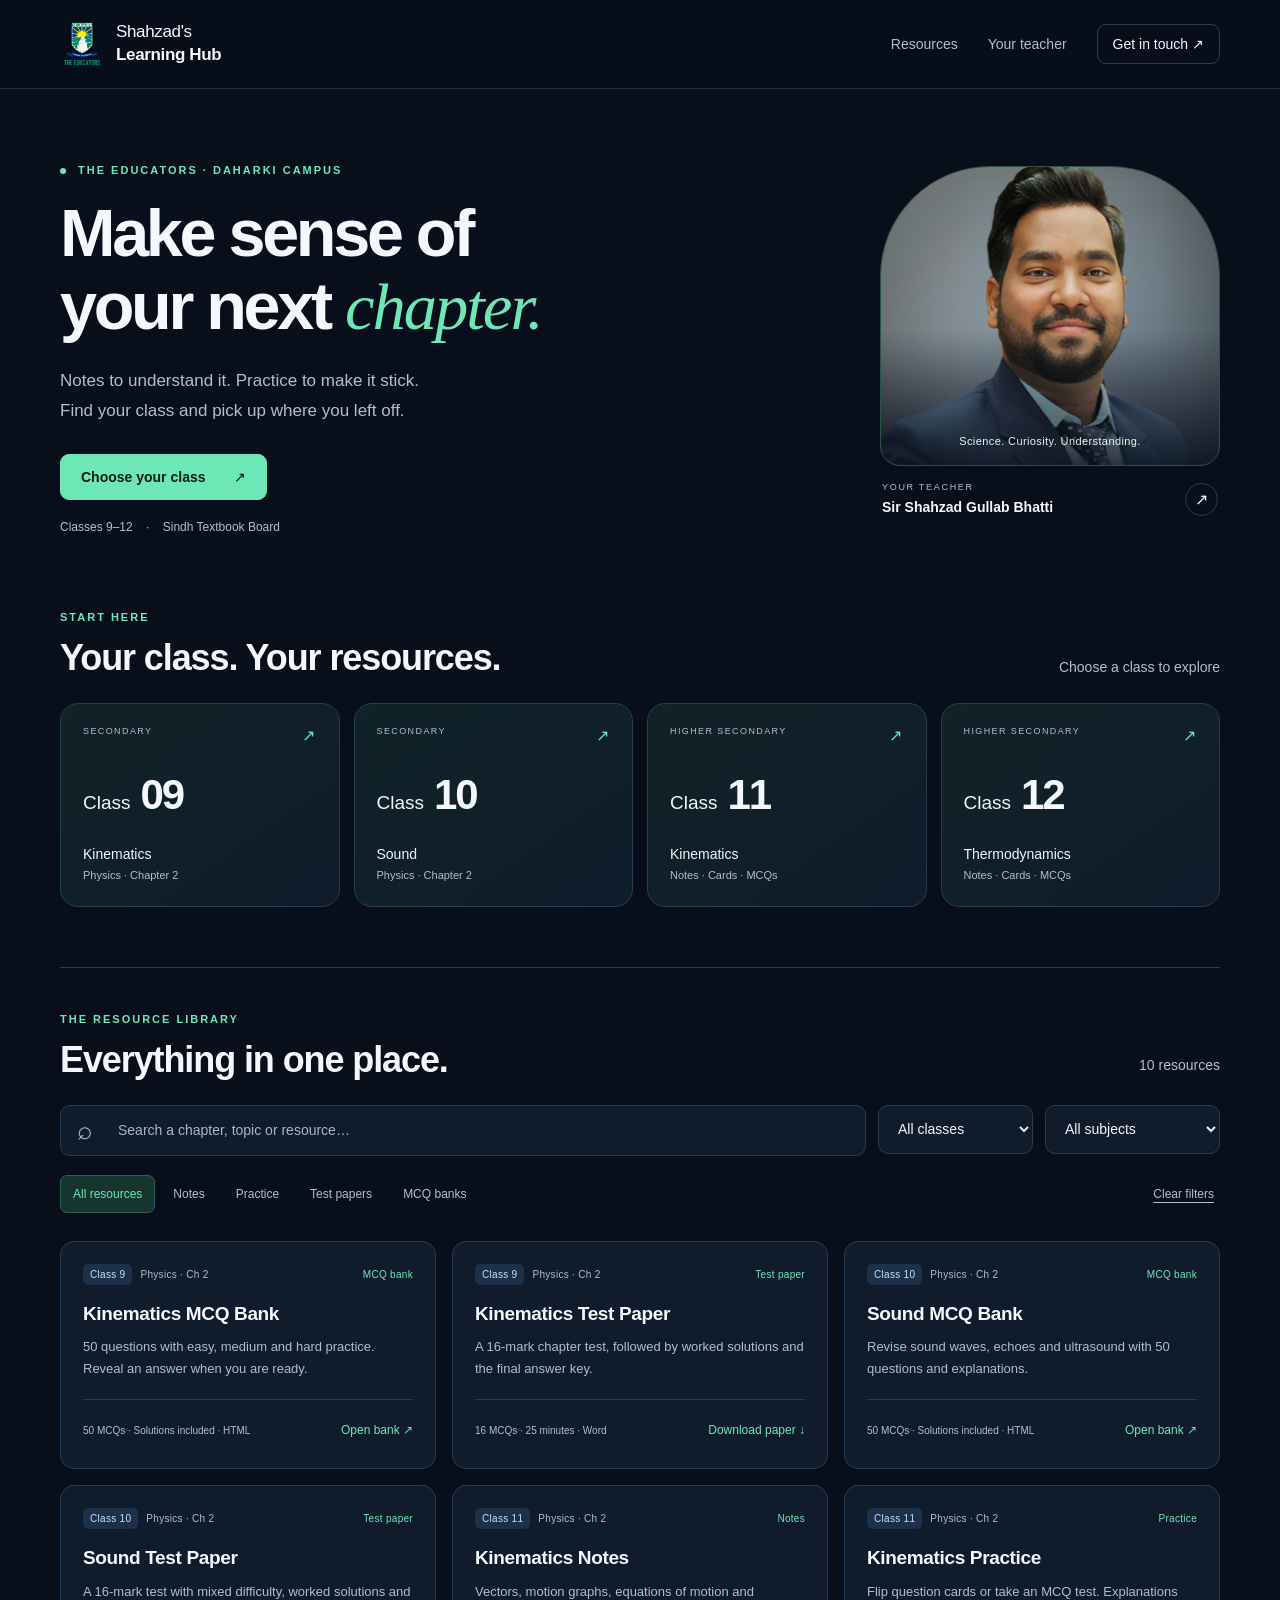
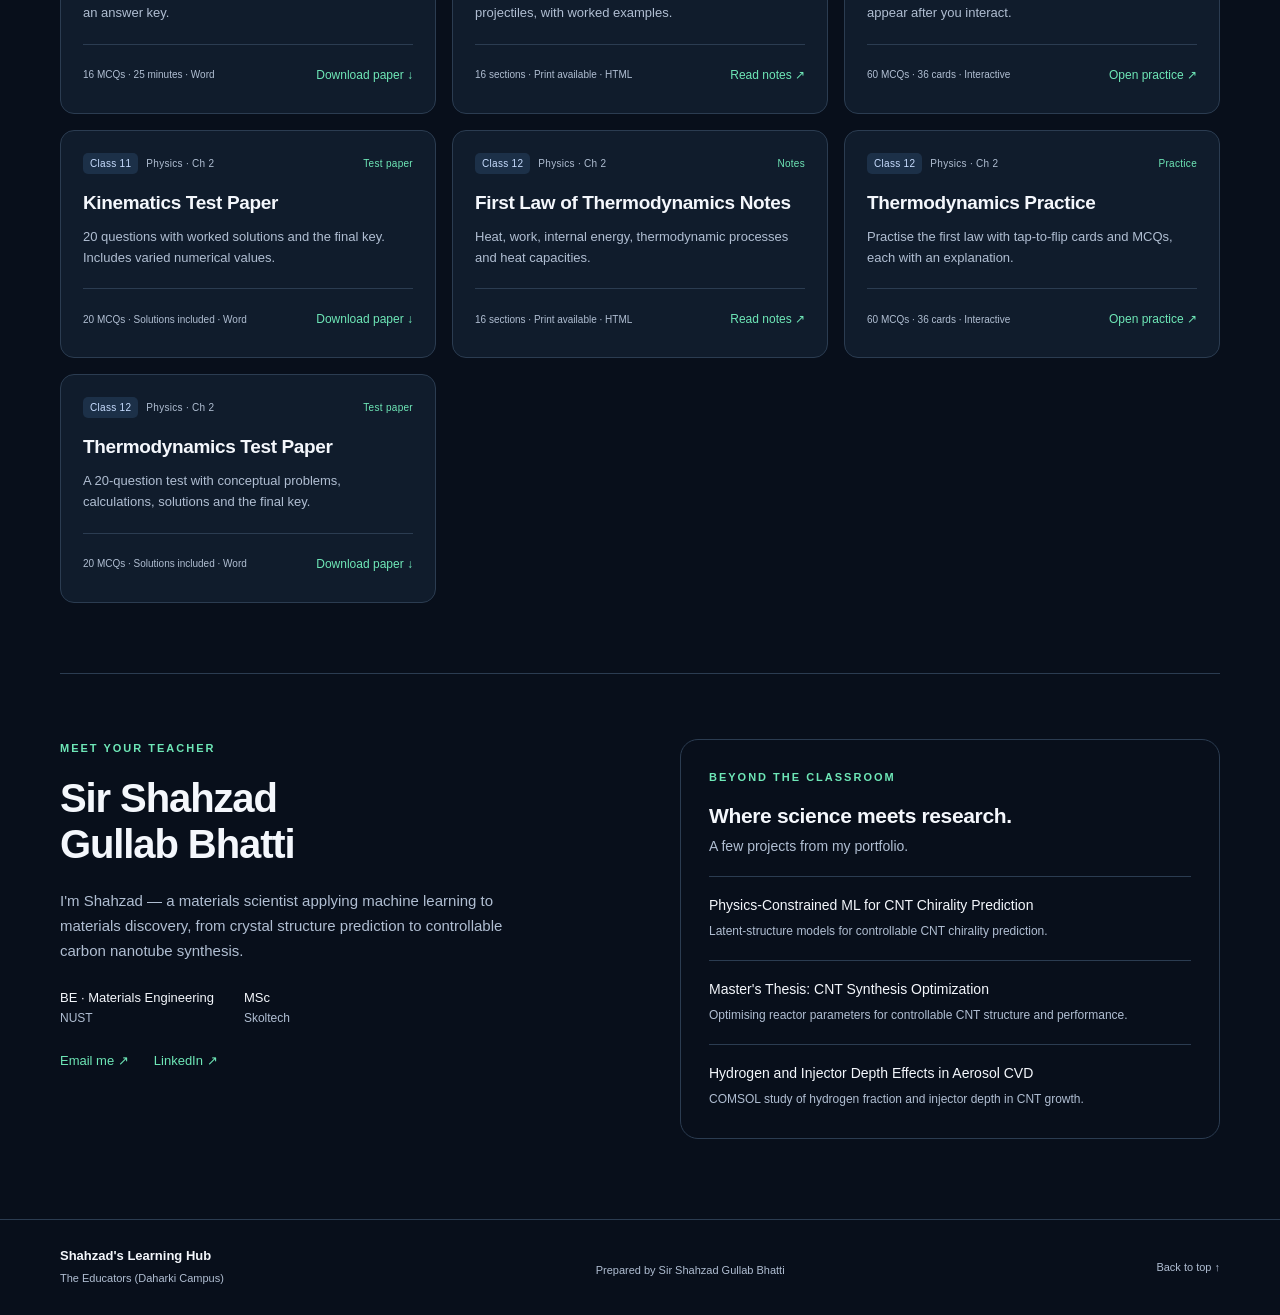
==== site/index.html @ e8b8c27c "Create student learning hub with chapter resources" ====
<!doctype html>
<html lang="en">
<head>
<meta charset="utf-8"><meta name="viewport" content="width=device-width,initial-scale=1"><meta name="color-scheme" content="dark">
<title>Shahzad's Learning Hub | Notes and Practice</title>
<meta name="description" content="Class 9 to 12 notes, interactive Physics practice and test papers from Sir Shahzad Gullab Bhatti, The Educators Daharki Campus.">
<link rel="icon" href="assets/logo.png"><link rel="stylesheet" href="styles.css"><script src="data/catalog.js" defer></script><script src="app.js" defer></script>
</head>
<body>
<a href="#library" class="skip-link">Skip to resources</a>
<header class="site-header"><div class="container header-inner"><a href="index.html" class="brand" aria-label="Shahzad's Learning Hub home"><img src="assets/logo.png" alt="The Educators" width="44" height="44"><span>Shahzad's <strong>Learning Hub</strong></span></a><nav aria-label="Main navigation"><a href="#library">Resources</a><a href="#teacher">Your teacher</a><a class="nav-contact" href="mailto:shahzadgullabbhatti@gmail.com">Get in touch <span aria-hidden="true">↗</span></a></nav></div></header>
<main>
<section class="hero container" aria-labelledby="home-title"><div class="hero-copy"><p class="eyebrow"><span class="status-dot"></span> THE EDUCATORS · DAHARKI CAMPUS</p><h1 id="home-title">Make sense of<br>your next <em>chapter.</em></h1><p class="hero-intro">Notes to understand it. Practice to make it stick.<br>Find your class and pick up where you left off.</p><a class="button primary" href="#classes">Choose your class <span aria-hidden="true">↗</span></a><p class="hero-caption">Classes 9–12 <span>·</span> Sindh Textbook Board</p></div><aside class="teacher-preview"><div class="portrait-frame"><img src="assets/shahzad-portrait.png" alt="Sir Shahzad Gullab Bhatti" width="565" height="620" fetchpriority="high"><span class="portrait-tag">Science. Curiosity. Understanding.</span></div><div class="teacher-preview-caption"><div><small>YOUR TEACHER</small><strong>Sir Shahzad Gullab Bhatti</strong></div><a href="#teacher" aria-label="Meet your teacher">↗</a></div></aside></section>
<section id="classes" class="container class-section" aria-labelledby="classes-title"><div class="section-heading"><div><p class="eyebrow">START HERE</p><h2 id="classes-title">Your class. Your resources.</h2></div><span class="subtle">Choose a class to explore</span></div><div class="class-grid">
<button class="class-card" data-class="9"><span class="class-card-top">SECONDARY <span aria-hidden="true">↗</span></span><strong>Class <span>09</span></strong><span class="class-card-bottom">Kinematics <small>Physics · Chapter 2</small></span></button>
<button class="class-card" data-class="10"><span class="class-card-top">SECONDARY <span aria-hidden="true">↗</span></span><strong>Class <span>10</span></strong><span class="class-card-bottom">Sound <small>Physics · Chapter 2</small></span></button>
<button class="class-card" data-class="11"><span class="class-card-top">HIGHER SECONDARY <span aria-hidden="true">↗</span></span><strong>Class <span>11</span></strong><span class="class-card-bottom">Kinematics <small>Notes · Cards · MCQs</small></span></button>
<button class="class-card" data-class="12"><span class="class-card-top">HIGHER SECONDARY <span aria-hidden="true">↗</span></span><strong>Class <span>12</span></strong><span class="class-card-bottom">Thermodynamics <small>Notes · Cards · MCQs</small></span></button>
</div></section>
<section id="library" class="container library-section" aria-labelledby="library-title"><div class="section-heading"><div><p class="eyebrow">THE RESOURCE LIBRARY</p><h2 id="library-title" tabindex="-1">Everything in one place.</h2></div><p id="resource-count" class="subtle" role="status" aria-live="polite"></p></div>
<form id="filters" role="search"><div class="search-row"><div class="search-field"><label for="search" class="sr-only">Search resources</label><span aria-hidden="true">⌕</span><input type="search" id="search" placeholder="Search a chapter, topic or resource…" autocomplete="off"></div><div><label for="class-filter" class="sr-only">Class</label><select id="class-filter"><option value="all">All classes</option><option value="9">Class 9</option><option value="10">Class 10</option><option value="11">Class 11</option><option value="12">Class 12</option></select></div><div><label for="subject-filter" class="sr-only">Subject</label><select id="subject-filter"><option value="all">All subjects</option><option value="Physics">Physics</option></select></div></div><div class="filter-row"><div class="type-tabs" role="group" aria-label="Resource type"><button type="button" data-type="all" aria-pressed="true">All resources</button><button type="button" data-type="notes" aria-pressed="false">Notes</button><button type="button" data-type="practice" aria-pressed="false">Practice</button><button type="button" data-type="paper" aria-pressed="false">Test papers</button><button type="button" data-type="bank" aria-pressed="false">MCQ banks</button></div><button type="reset" class="text-button" id="clear-filters">Clear filters</button></div></form>
<div id="resource-list" class="resource-grid"></div><div id="empty-state" class="empty-state" hidden><h3>No matching resources</h3><p>Try another topic or clear your filters.</p><button id="empty-reset" class="button">Show all resources</button></div><noscript><p>Enable JavaScript to filter the library. You can also open the <a href="materials/class-11/chapter-2-practice.html">Class 11 practice page</a> or <a href="materials/class-12/chapter-2-practice.html">Class 12 practice page</a> directly.</p></noscript></section>
<section id="teacher" class="container teacher-section" aria-labelledby="teacher-title"><div class="teacher-intro"><p class="eyebrow">MEET YOUR TEACHER</p><h2 id="teacher-title">Sir Shahzad<br>Gullab Bhatti</h2><p id="teacher-bio">Materials scientist exploring how physics and machine learning help us understand materials.</p><div class="qualification-list"><span><strong>BE · Materials Engineering</strong>NUST</span><span><strong>MSc</strong>Skoltech</span></div><div class="teacher-links"><a href="mailto:shahzadgullabbhatti@gmail.com">Email me ↗</a><a href="https://www.linkedin.com/in/shahzadgullabbhatti" target="_blank" rel="noopener noreferrer">LinkedIn ↗</a></div></div><div class="research-panel"><p class="eyebrow">BEYOND THE CLASSROOM</p><h3>Where science meets research.</h3><p class="subtle">A few projects from my portfolio.</p><div id="research-list"></div></div></section>
</main><footer class="site-footer"><div class="container footer-inner"><div><strong>Shahzad's Learning Hub</strong><p>The Educators (Daharki Campus)</p></div><p>Prepared by Sir Shahzad Gullab Bhatti</p><a href="#home-title">Back to top ↑</a></div></footer>
</body></html>
---- site/styles.css ----
:root{color-scheme:dark;--bg:#080f1b;--surface:#101c2c;--raised:#17263a;--border:#2b3c51;--text:#f4f7fc;--muted:#b0bed2;--mint:#6ee7b7;--blue:#8cb8ff;--yellow:#fff000;--radius:18px;font-family:Inter,"Segoe UI",Arial,sans-serif;color:var(--text);background:var(--bg);font-synthesis:none}*{box-sizing:border-box}html{scroll-behavior:smooth;scroll-padding-top:100px}body{margin:0}a{color:inherit;text-decoration:none}button,input,select{font:inherit}button,a,input,select,summary{-webkit-tap-highlight-color:transparent}button{cursor:pointer}a:focus-visible,button:focus-visible,input:focus-visible,select:focus-visible,summary:focus-visible{outline:3px solid var(--yellow);outline-offset:5px}button{color:inherit}a:hover{color:var(--mint)}button:disabled{opacity:.5;cursor:default}p{line-height:1.65}h1,h2,h3,p{margin-top:0}h2{font-size:clamp(25px,3vw,36px);letter-spacing:-1.1px;margin-bottom:0}h3{font-size:21px;letter-spacing:-.35px}.container{width:min(1160px,calc(100% - 64px));margin-inline:auto}.site-header{background:rgba(8,15,27,.96);border-bottom:1px solid #203046;position:sticky;top:0;z-index:20}.header-inner{min-height:88px;display:flex;align-items:center;justify-content:space-between;gap:24px}.brand{display:flex;align-items:center;gap:12px;font-size:17px;letter-spacing:-.35px}.brand img{object-fit:contain}.brand span{display:flex;flex-direction:column;line-height:1.35}.brand strong{font-weight:650}.header-inner nav{display:flex;align-items:center;gap:30px;font-size:14px;color:var(--muted)}.nav-contact{border:1px solid var(--border);border-radius:9px;padding:11px 15px;color:var(--text)}.hero{display:grid;grid-template-columns:1.5fr 1fr;align-items:center;gap:80px;padding-block:72px 70px}.eyebrow{font-size:11px;letter-spacing:2px;font-weight:700;color:var(--mint);margin-bottom:18px}.status-dot{display:inline-block;width:6px;height:6px;background:var(--mint);border-radius:50%;margin-right:7px;vertical-align:middle}h1{font-size:clamp(44px,5.2vw,67px);line-height:1.1;letter-spacing:-3.3px;margin-bottom:22px;font-weight:650}h1 em{font-family:Georgia,serif;font-weight:400;color:var(--mint);letter-spacing:-2px}.hero-intro{font-size:17px;color:var(--muted);line-height:1.8;margin-bottom:27px}.button{display:inline-flex;align-items:center;justify-content:center;gap:28px;padding:13px 20px;border-radius:9px;border:1px solid var(--border);background:var(--surface);font-size:14px;font-weight:600;min-height:46px}.button.primary{background:var(--mint);color:#061b15;border-color:var(--mint)}.button:hover{background:var(--raised);color:var(--text)}.button.primary:hover{background:#a0f5d3;color:#061b15}.hero-caption{font-size:12px;color:var(--muted);margin:18px 0 0}.hero-caption span{margin-inline:10px}.teacher-preview{width:100%;max-width:340px;justify-self:end}.portrait-frame{height:300px;border:1px solid #315044;border-radius:110px 110px 20px 20px;overflow:hidden;position:relative;background:#183a36}.portrait-frame img{width:100%;height:100%;object-fit:cover;object-position:50% 22%;filter:saturate(.8)}.portrait-frame:after{content:"";position:absolute;inset:55% 0 0;background:linear-gradient(transparent,rgba(8,15,27,.85));pointer-events:none}.portrait-tag{position:absolute;bottom:18px;left:0;right:0;text-align:center;z-index:1;font-size:11px;letter-spacing:.4px;color:#e6f8f0}.teacher-preview-caption{padding:16px 2px;display:flex;align-items:center;justify-content:space-between}.teacher-preview-caption small{display:block;color:var(--muted);font-size:9px;letter-spacing:1.7px;margin-bottom:6px}.teacher-preview-caption strong{font-size:14px;font-weight:600}.teacher-preview-caption>a{width:33px;height:33px;border:1px solid var(--border);border-radius:50%;display:grid;place-items:center}.section-heading{display:flex;justify-content:space-between;gap:20px;align-items:end;margin-bottom:24px}.section-heading .eyebrow{margin-bottom:11px}.subtle{color:var(--muted);font-size:14px}.section-heading>.subtle{margin:0 0 4px}.class-section{padding-bottom:60px}.class-grid{display:grid;grid-template-columns:repeat(4,minmax(0,1fr));gap:14px}.class-card{text-align:left;padding:22px;background:linear-gradient(145deg,#102327,var(--surface));border:1px solid var(--border);border-radius:var(--radius);display:grid;gap:24px;transition:transform .2s,border-color .2s;min-height:204px}.class-card:hover{transform:translateY(-4px);border-color:var(--mint)}.class-card-top{display:flex;justify-content:space-between;gap:10px;font-size:9px;letter-spacing:1.4px;color:var(--muted)}.class-card-top>span{font-size:16px;color:var(--mint)}.class-card>strong{font-size:19px;display:flex;align-items:baseline;gap:10px;font-weight:400}.class-card>strong>span{font-size:42px;letter-spacing:-2px;font-weight:600}.class-card-bottom{font-size:14px}.class-card-bottom small{display:block;color:var(--muted);font-size:11px;margin-top:7px}.library-section{padding-top:42px;padding-bottom:70px;border-top:1px solid var(--border)}.search-row{display:grid;grid-template-columns:minmax(0,1fr) 155px 175px;gap:12px}.search-field{display:flex;align-items:center;gap:10px;background:var(--surface);border:1px solid var(--border);border-radius:10px;padding-left:16px}.search-field>span{font-size:26px;color:var(--muted);line-height:1}input,select{background:var(--surface);color:var(--text);border:1px solid var(--border);border-radius:10px;min-height:49px;padding:12px 15px;width:100%;font-size:14px}input::placeholder{color:#a9b7ca}.search-field input{border:0;background:transparent;min-width:0}select{cursor:pointer}.filter-row{display:flex;justify-content:space-between;align-items:center;gap:18px;margin:19px 0 28px}.type-tabs{display:flex;flex-wrap:wrap;gap:5px}.type-tabs button{border:1px solid transparent;background:transparent;color:var(--muted);font-size:12px;padding:9px 12px;border-radius:7px;min-height:38px}.type-tabs button[aria-pressed=true]{background:#16352e;color:var(--mint);border-color:#2f6052}.text-button{border:0;background:transparent;color:var(--muted);font-size:12px;text-decoration:underline;text-underline-offset:4px;min-height:38px}.resource-grid{display:grid;grid-template-columns:repeat(3,minmax(0,1fr));gap:16px}.resource-card{background:var(--surface);border:1px solid var(--border);border-radius:14px;padding:22px;display:flex;flex-direction:column;min-width:0}.resource-meta{display:flex;gap:8px;align-items:center;flex-wrap:wrap;font-size:10px;letter-spacing:.3px;color:var(--muted);margin-bottom:16px}.class-badge{background:#1c3048;color:#c8ddff;border-radius:5px;padding:5px 7px;font-size:10px}.resource-kind{margin-left:auto;color:var(--mint)}.resource-card h3{font-size:19px;font-weight:600;line-height:1.35;margin-bottom:10px;letter-spacing:-.35px}.resource-card p{font-size:13px;color:var(--muted);margin-bottom:20px}.resource-bottom{display:flex;justify-content:space-between;align-items:center;border-top:1px solid var(--border);padding-top:14px;margin-top:auto;gap:10px}.resource-bottom>span{color:var(--muted);font-size:10px}.resource-bottom a{font-size:12px;color:var(--mint);min-height:32px;display:inline-flex;align-items:center}.empty-state{border:1px dashed var(--border);border-radius:var(--radius);text-align:center;padding:50px 20px}.empty-state p{color:var(--muted)}.teacher-section{display:grid;grid-template-columns:1fr 1fr;gap:80px;padding-block:65px 80px;border-top:1px solid var(--border)}.teacher-intro h2{font-size:40px;line-height:1.15;margin-bottom:22px}.teacher-intro>p:not(.eyebrow){font-size:15px;color:var(--muted);max-width:480px}.qualification-list{display:flex;gap:30px;margin-block:25px;font-size:12px;color:var(--muted);line-height:1.6}.qualification-list strong{display:block;color:var(--text);font-size:13px;font-weight:500}.teacher-links{display:flex;gap:25px;font-size:13px;color:var(--mint)}.research-panel{border:1px solid var(--border);border-radius:var(--radius);padding:28px}.research-panel>h3{margin-bottom:7px}.research-item{border-top:1px solid var(--border);padding-top:18px;margin-top:18px}.research-item h4{font-size:14px;line-height:1.5;margin:0 0 6px;font-weight:500}.research-item p{font-size:12px;color:var(--muted);margin:0}.site-footer{border-top:1px solid var(--border);padding-block:28px}.footer-inner{display:flex;gap:24px;justify-content:space-between;align-items:center;font-size:11px;color:var(--muted)}.footer-inner strong{color:var(--text);font-size:13px}.footer-inner p{margin:6px 0 0}.footer-inner a{white-space:nowrap}.skip-link{position:fixed;left:20px;top:-100px;background:var(--mint);color:#061b15;padding:15px;z-index:100}.skip-link:focus{top:10px}.sr-only{position:absolute;width:1px;height:1px;padding:0;margin:-1px;overflow:hidden;clip:rect(0,0,0,0);white-space:nowrap;border:0}[hidden]{display:none!important}.viewer-main{width:min(1450px,calc(100% - 36px));margin:24px auto}.viewer-toolbar{display:flex;gap:20px;justify-content:space-between;align-items:center;margin-bottom:18px}.viewer-toolbar h1{font-size:24px;letter-spacing:-.6px;margin:8px 0 0}.viewer-toolbar .eyebrow{margin:0;font-size:10px}.viewer-actions{display:flex;gap:10px;flex-wrap:wrap}.viewer-actions .button{padding:10px 14px;font-size:12px;min-height:42px}.chapter-frame{width:100%;height:calc(100dvh - 205px);min-height:570px;border:1px solid var(--border);border-radius:14px;background:var(--bg);display:block}.chapter-frame:fullscreen{height:100%;border:0;border-radius:0}.viewer-help{font-size:12px;color:var(--muted);margin-top:14px}.reader{max-width:900px;margin:48px auto 70px;padding:0 24px}.reader h1{font-size:38px;letter-spacing:-1.4px;line-height:1.2}.reader-intro{color:var(--muted)}.reader-tools{display:flex;gap:10px;margin-block:24px}.reader-tools .button{font-size:12px;padding:10px 14px}.note-block,.bank-question{border-bottom:1px solid var(--border);padding-block:16px}.note-block summary,.bank-question summary{cursor:pointer;padding-block:8px;font-size:18px;font-weight:600;line-height:1.5}.note-content,.solution{color:var(--muted);line-height:1.8;padding:12px 0 8px;font-size:15px}.note-content strong,.solution strong{color:var(--text)}.note-content table{border-collapse:collapse;display:block;overflow:auto;width:100%;margin-block:18px}.note-content td,.note-content th{border:1px solid var(--border);padding:10px;text-align:left;min-width:140px}.note-content .formula{font-family:"Cambria Math",Georgia,serif;font-size:19px;background:var(--surface);padding:18px;border-radius:10px;line-height:1.7;overflow:auto}.note-content .callout{border-left:2px solid var(--mint);padding-left:14px}.bank-question h2{font-size:19px;letter-spacing:0;line-height:1.55;margin-block:10px 14px}.bank-options{list-style:none;padding:0;display:grid;grid-template-columns:1fr 1fr;gap:8px;font-size:14px;color:var(--muted)}.bank-question summary{font-size:13px;color:var(--mint);font-weight:500}.reader-footer{margin-top:35px;color:var(--muted);font-size:12px}
@media(min-width:1500px){.hero{padding-block:90px}.portrait-frame{height:325px}}@media(max-width:1000px){.hero{gap:35px;grid-template-columns:1.4fr 1fr}.teacher-preview{max-width:280px}.portrait-frame{height:280px}h1{font-size:51px}.class-card{padding:18px}.resource-grid{grid-template-columns:repeat(2,minmax(0,1fr))}.teacher-section{gap:40px}.class-card-top{font-size:8px}.class-card-bottom{font-size:12px}}@media(max-width:720px){.container{width:calc(100% - 36px)}.header-inner{min-height:75px;gap:12px}.brand{font-size:13px;gap:8px}.brand img{width:34px;height:40px}.header-inner nav{gap:16px;font-size:12px}.nav-contact{display:none}.hero{padding-block:42px;gap:24px;grid-template-columns:1fr}.hero h1{font-size:clamp(40px,8.5vw,59px);letter-spacing:-2px}.hero .eyebrow{font-size:9px;letter-spacing:1.2px}.hero-intro{font-size:15px}.teacher-preview{max-width:none;display:flex;align-items:center;gap:15px;justify-self:start}.portrait-frame{width:70px;height:76px;flex:none;border-radius:14px}.portrait-tag{display:none}.teacher-preview-caption{gap:20px;width:100%}.teacher-preview-caption strong{font-size:13px}.section-heading{align-items:start;gap:12px}.section-heading>.subtle{font-size:11px;max-width:105px}.class-section{padding-bottom:40px}.class-grid{grid-template-columns:repeat(2,minmax(0,1fr));gap:12px}.class-card{gap:18px;min-height:188px}.class-card-top{font-size:8px;letter-spacing:.7px}.class-card>strong>span{font-size:36px}.class-card-bottom{font-size:13px}.search-row{grid-template-columns:1fr 1fr;gap:10px}.search-field{grid-column:1/-1}.filter-row{align-items:start;flex-direction:column;gap:4px;margin-bottom:20px}.type-tabs{gap:3px}.type-tabs button{font-size:11px;padding:9px}.resource-grid{grid-template-columns:1fr}.resource-card{padding:20px}.library-section{padding-block:35px 45px}.teacher-section{grid-template-columns:1fr;gap:30px;padding-block:40px}.teacher-intro h2{font-size:34px}.research-panel{padding:22px}.footer-inner{align-items:start;flex-wrap:wrap;gap:15px}.footer-inner>p{width:100%;order:3;margin:0;font-size:10px}.viewer-toolbar{align-items:start;flex-direction:column;gap:14px}.viewer-toolbar h1{font-size:20px}.chapter-frame{min-height:650px;height:calc(100dvh - 255px)}.reader{margin-top:32px;padding:0 18px}.reader h1{font-size:30px}.bank-options{grid-template-columns:1fr}.reader-tools{flex-wrap:wrap}.note-content{font-size:14px}.qualification-list{gap:20px}}@media(prefers-reduced-motion:reduce){html{scroll-behavior:auto}*,*:before,*:after{animation:none!important;transition:none!important}}@media print{html,body{background:white!important;color:black!important}.site-header,.site-footer,.reader-tools,.skip-link,.viewer-actions{display:none!important}.reader{margin:0;max-width:none}.reader h1{font-size:24pt}.reader p,.note-content,.solution,.bank-options,.reader-footer{color:black!important}.note-block,.bank-question{border-color:#ccc;break-inside:avoid}.note-content .formula{background:#f3f3f3;color:black}.note-content strong,.solution strong{color:black!important}.note-content td,.note-content th{border-color:#aaa}.note-block summary{font-size:14pt}.eyebrow{color:black!important}}
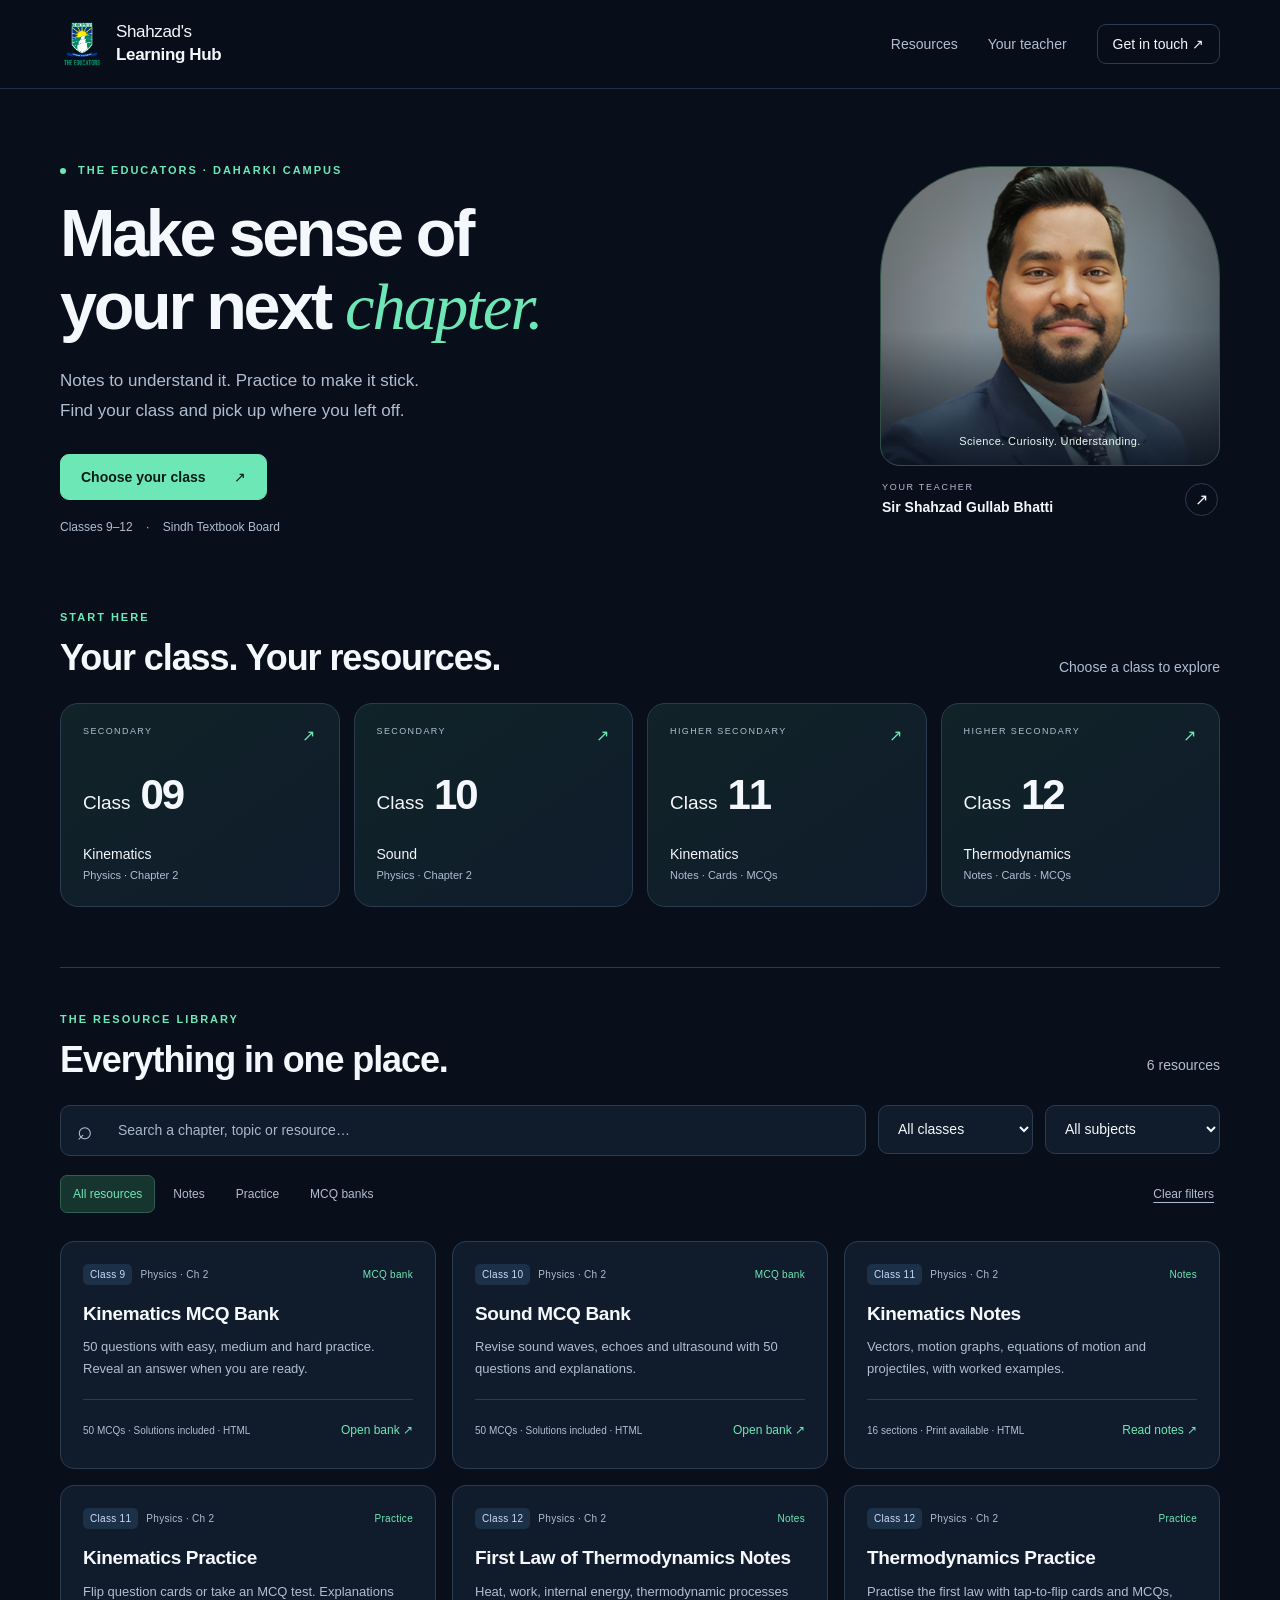
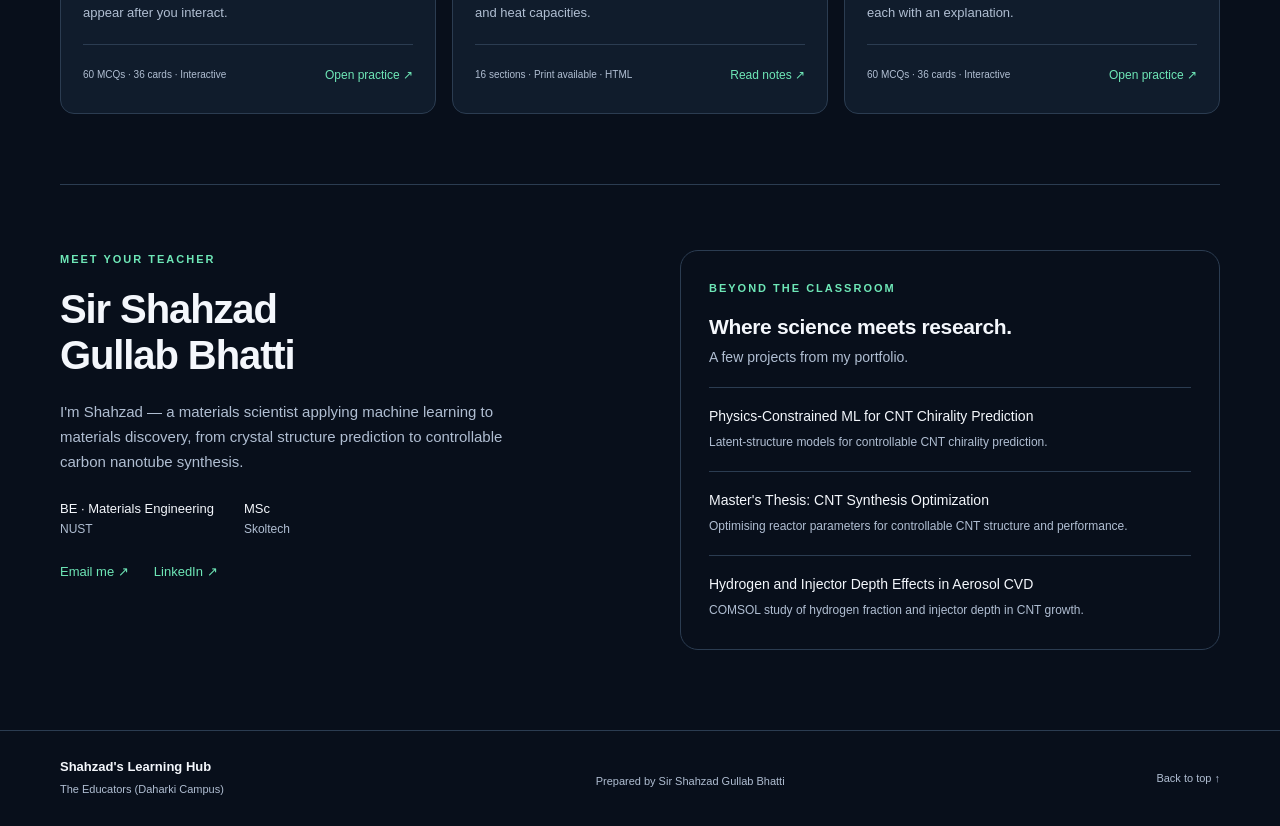
==== commit 9e5ef348: "Remove downloadable test papers from student website" ====
--- a/site/index.html
+++ b/site/index.html
@@ -3,7 +3,7 @@
 <head>
 <meta charset="utf-8"><meta name="viewport" content="width=device-width,initial-scale=1"><meta name="color-scheme" content="dark">
 <title>Shahzad's Learning Hub | Notes and Practice</title>
-<meta name="description" content="Class 9 to 12 notes, interactive Physics practice and test papers from Sir Shahzad Gullab Bhatti, The Educators Daharki Campus.">
+<meta name="description" content="Class 9 to 12 notes and interactive Physics practice from Sir Shahzad Gullab Bhatti, The Educators Daharki Campus.">
 <link rel="icon" href="assets/logo.png"><link rel="stylesheet" href="styles.css"><script src="data/catalog.js" defer></script><script src="app.js" defer></script>
 </head>
 <body>
@@ -18,7 +18,7 @@
 <button class="class-card" data-class="12"><span class="class-card-top">HIGHER SECONDARY <span aria-hidden="true">↗</span></span><strong>Class <span>12</span></strong><span class="class-card-bottom">Thermodynamics <small>Notes · Cards · MCQs</small></span></button>
 </div></section>
 <section id="library" class="container library-section" aria-labelledby="library-title"><div class="section-heading"><div><p class="eyebrow">THE RESOURCE LIBRARY</p><h2 id="library-title" tabindex="-1">Everything in one place.</h2></div><p id="resource-count" class="subtle" role="status" aria-live="polite"></p></div>
-<form id="filters" role="search"><div class="search-row"><div class="search-field"><label for="search" class="sr-only">Search resources</label><span aria-hidden="true">⌕</span><input type="search" id="search" placeholder="Search a chapter, topic or resource…" autocomplete="off"></div><div><label for="class-filter" class="sr-only">Class</label><select id="class-filter"><option value="all">All classes</option><option value="9">Class 9</option><option value="10">Class 10</option><option value="11">Class 11</option><option value="12">Class 12</option></select></div><div><label for="subject-filter" class="sr-only">Subject</label><select id="subject-filter"><option value="all">All subjects</option><option value="Physics">Physics</option></select></div></div><div class="filter-row"><div class="type-tabs" role="group" aria-label="Resource type"><button type="button" data-type="all" aria-pressed="true">All resources</button><button type="button" data-type="notes" aria-pressed="false">Notes</button><button type="button" data-type="practice" aria-pressed="false">Practice</button><button type="button" data-type="paper" aria-pressed="false">Test papers</button><button type="button" data-type="bank" aria-pressed="false">MCQ banks</button></div><button type="reset" class="text-button" id="clear-filters">Clear filters</button></div></form>
+<form id="filters" role="search"><div class="search-row"><div class="search-field"><label for="search" class="sr-only">Search resources</label><span aria-hidden="true">⌕</span><input type="search" id="search" placeholder="Search a chapter, topic or resource…" autocomplete="off"></div><div><label for="class-filter" class="sr-only">Class</label><select id="class-filter"><option value="all">All classes</option><option value="9">Class 9</option><option value="10">Class 10</option><option value="11">Class 11</option><option value="12">Class 12</option></select></div><div><label for="subject-filter" class="sr-only">Subject</label><select id="subject-filter"><option value="all">All subjects</option><option value="Physics">Physics</option></select></div></div><div class="filter-row"><div class="type-tabs" role="group" aria-label="Resource type"><button type="button" data-type="all" aria-pressed="true">All resources</button><button type="button" data-type="notes" aria-pressed="false">Notes</button><button type="button" data-type="practice" aria-pressed="false">Practice</button><button type="button" data-type="bank" aria-pressed="false">MCQ banks</button></div><button type="reset" class="text-button" id="clear-filters">Clear filters</button></div></form>
 <div id="resource-list" class="resource-grid"></div><div id="empty-state" class="empty-state" hidden><h3>No matching resources</h3><p>Try another topic or clear your filters.</p><button id="empty-reset" class="button">Show all resources</button></div><noscript><p>Enable JavaScript to filter the library. You can also open the <a href="materials/class-11/chapter-2-practice.html">Class 11 practice page</a> or <a href="materials/class-12/chapter-2-practice.html">Class 12 practice page</a> directly.</p></noscript></section>
 <section id="teacher" class="container teacher-section" aria-labelledby="teacher-title"><div class="teacher-intro"><p class="eyebrow">MEET YOUR TEACHER</p><h2 id="teacher-title">Sir Shahzad<br>Gullab Bhatti</h2><p id="teacher-bio">Materials scientist exploring how physics and machine learning help us understand materials.</p><div class="qualification-list"><span><strong>BE · Materials Engineering</strong>NUST</span><span><strong>MSc</strong>Skoltech</span></div><div class="teacher-links"><a href="mailto:shahzadgullabbhatti@gmail.com">Email me ↗</a><a href="https://www.linkedin.com/in/shahzadgullabbhatti" target="_blank" rel="noopener noreferrer">LinkedIn ↗</a></div></div><div class="research-panel"><p class="eyebrow">BEYOND THE CLASSROOM</p><h3>Where science meets research.</h3><p class="subtle">A few projects from my portfolio.</p><div id="research-list"></div></div></section>
 </main><footer class="site-footer"><div class="container footer-inner"><div><strong>Shahzad's Learning Hub</strong><p>The Educators (Daharki Campus)</p></div><p>Prepared by Sir Shahzad Gullab Bhatti</p><a href="#home-title">Back to top ↑</a></div></footer>
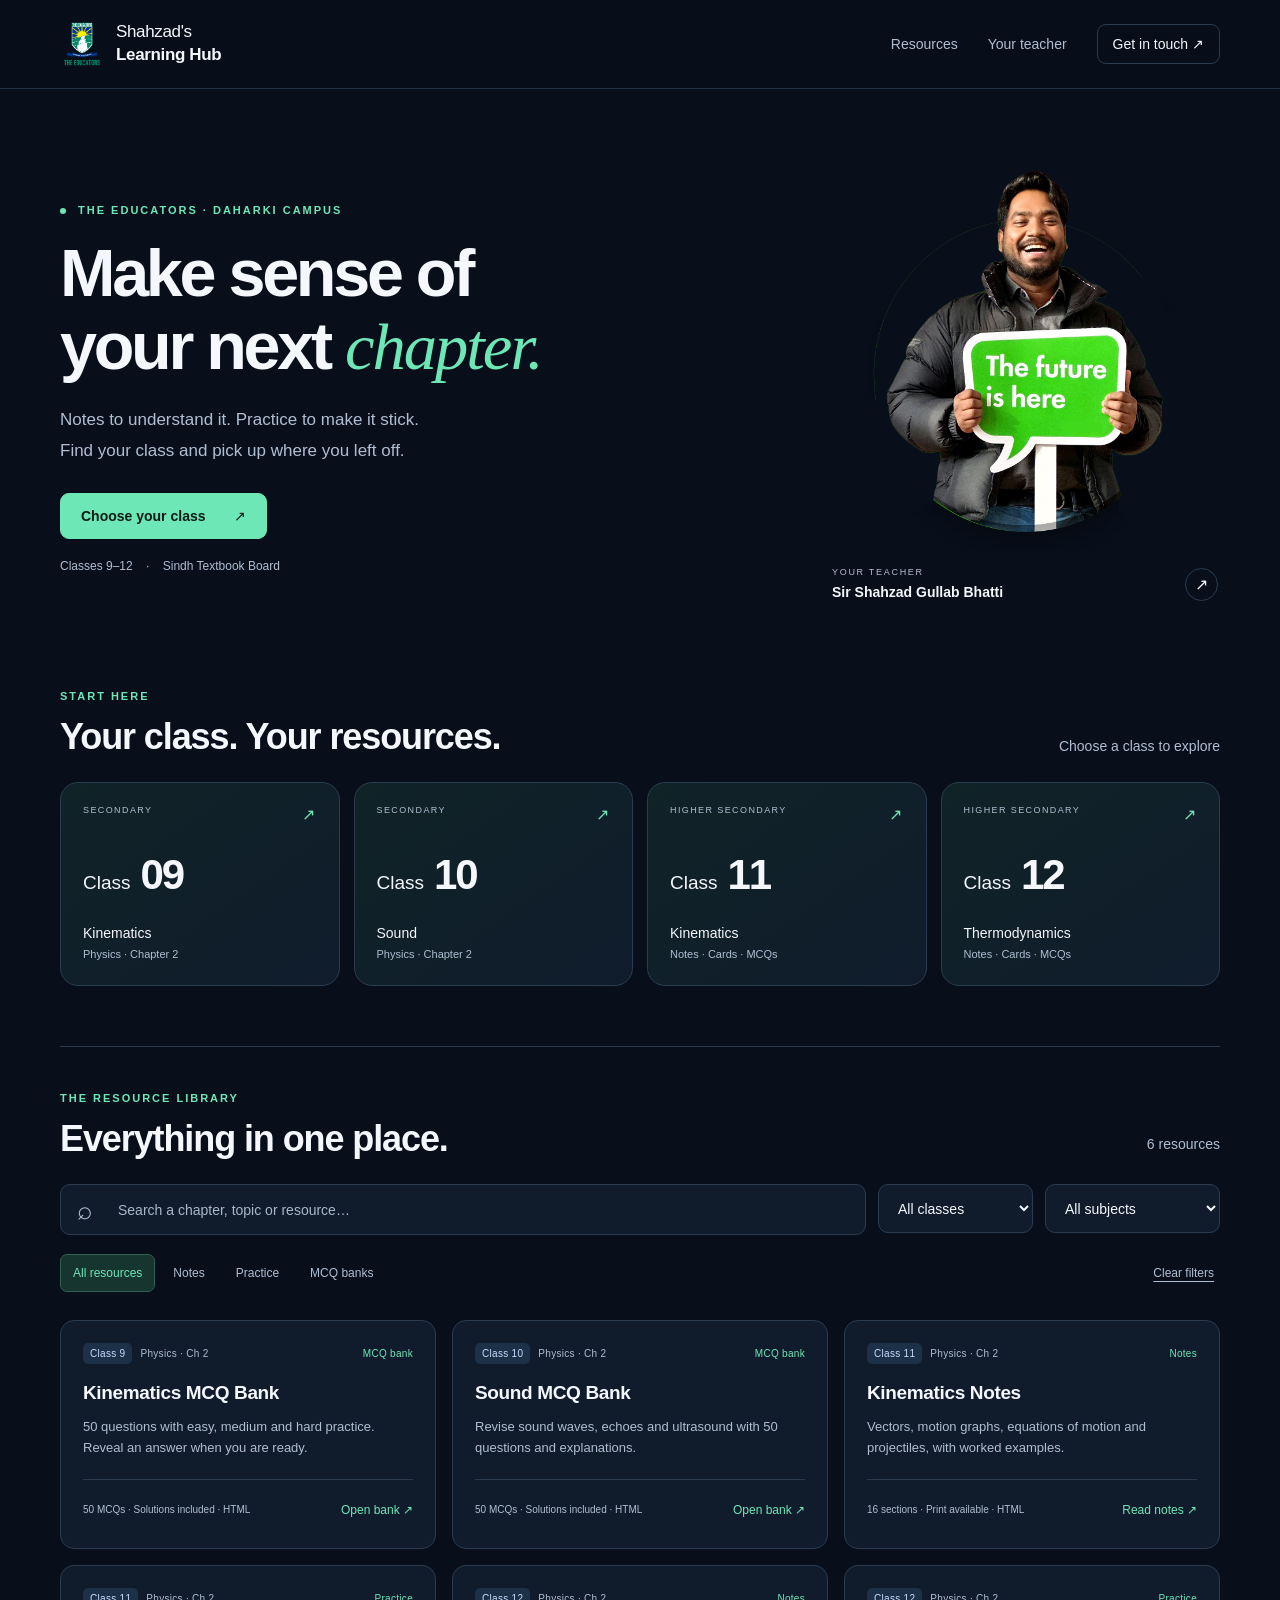
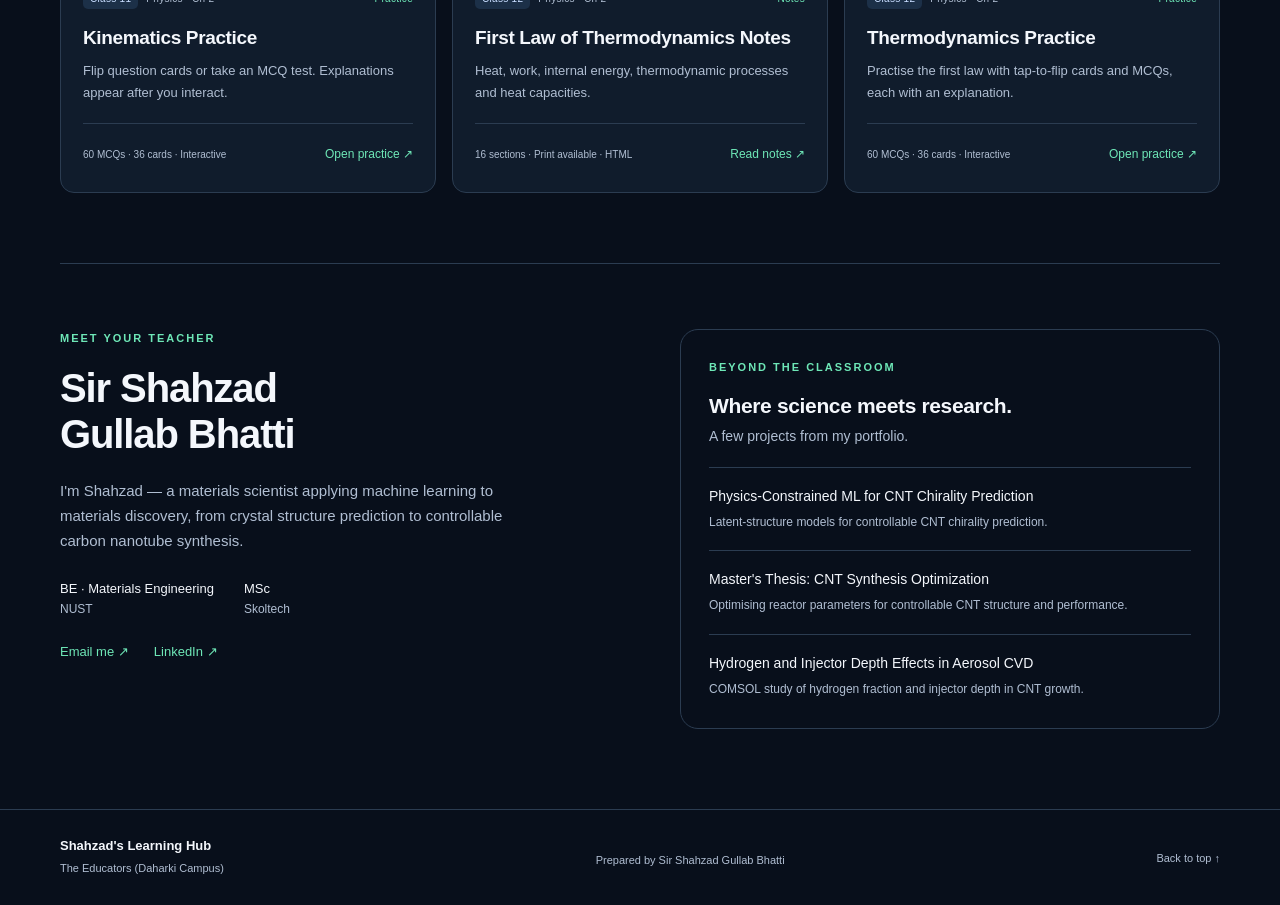
==== commit 82d44481: "Use supplied future is here image in responsive homepage header" ====
--- a/site/index.html
+++ b/site/index.html
@@ -10,7 +10,7 @@
 <a href="#library" class="skip-link">Skip to resources</a>
 <header class="site-header"><div class="container header-inner"><a href="index.html" class="brand" aria-label="Shahzad's Learning Hub home"><img src="assets/logo.png" alt="The Educators" width="44" height="44"><span>Shahzad's <strong>Learning Hub</strong></span></a><nav aria-label="Main navigation"><a href="#library">Resources</a><a href="#teacher">Your teacher</a><a class="nav-contact" href="mailto:shahzadgullabbhatti@gmail.com">Get in touch <span aria-hidden="true">↗</span></a></nav></div></header>
 <main>
-<section class="hero container" aria-labelledby="home-title"><div class="hero-copy"><p class="eyebrow"><span class="status-dot"></span> THE EDUCATORS · DAHARKI CAMPUS</p><h1 id="home-title">Make sense of<br>your next <em>chapter.</em></h1><p class="hero-intro">Notes to understand it. Practice to make it stick.<br>Find your class and pick up where you left off.</p><a class="button primary" href="#classes">Choose your class <span aria-hidden="true">↗</span></a><p class="hero-caption">Classes 9–12 <span>·</span> Sindh Textbook Board</p></div><aside class="teacher-preview"><div class="portrait-frame"><img src="assets/shahzad-portrait.png" alt="Sir Shahzad Gullab Bhatti" width="565" height="620" fetchpriority="high"><span class="portrait-tag">Science. Curiosity. Understanding.</span></div><div class="teacher-preview-caption"><div><small>YOUR TEACHER</small><strong>Sir Shahzad Gullab Bhatti</strong></div><a href="#teacher" aria-label="Meet your teacher">↗</a></div></aside></section>
+<section class="hero container" aria-labelledby="home-title"><div class="hero-copy"><p class="eyebrow"><span class="status-dot"></span> THE EDUCATORS · DAHARKI CAMPUS</p><h1 id="home-title">Make sense of<br>your next <em>chapter.</em></h1><p class="hero-intro">Notes to understand it. Practice to make it stick.<br>Find your class and pick up where you left off.</p><a class="button primary" href="#classes">Choose your class <span aria-hidden="true">↗</span></a><p class="hero-caption">Classes 9–12 <span>·</span> Sindh Textbook Board</p></div><aside class="teacher-preview"><div class="portrait-frame"><img src="assets/shahzad-header.png" alt="Sir Shahzad Gullab Bhatti holding a sign saying The future is here" width="1350" height="1350" fetchpriority="high"></div><div class="teacher-preview-caption"><div><small>YOUR TEACHER</small><strong>Sir Shahzad Gullab Bhatti</strong></div><a href="#teacher" aria-label="Meet your teacher">↗</a></div></aside></section>
 <section id="classes" class="container class-section" aria-labelledby="classes-title"><div class="section-heading"><div><p class="eyebrow">START HERE</p><h2 id="classes-title">Your class. Your resources.</h2></div><span class="subtle">Choose a class to explore</span></div><div class="class-grid">
 <button class="class-card" data-class="9"><span class="class-card-top">SECONDARY <span aria-hidden="true">↗</span></span><strong>Class <span>09</span></strong><span class="class-card-bottom">Kinematics <small>Physics · Chapter 2</small></span></button>
 <button class="class-card" data-class="10"><span class="class-card-top">SECONDARY <span aria-hidden="true">↗</span></span><strong>Class <span>10</span></strong><span class="class-card-bottom">Sound <small>Physics · Chapter 2</small></span></button>
--- a/site/styles.css
+++ b/site/styles.css
@@ -1,2 +1,7 @@
 :root{color-scheme:dark;--bg:#080f1b;--surface:#101c2c;--raised:#17263a;--border:#2b3c51;--text:#f4f7fc;--muted:#b0bed2;--mint:#6ee7b7;--blue:#8cb8ff;--yellow:#fff000;--radius:18px;font-family:Inter,"Segoe UI",Arial,sans-serif;color:var(--text);background:var(--bg);font-synthesis:none}*{box-sizing:border-box}html{scroll-behavior:smooth;scroll-padding-top:100px}body{margin:0}a{color:inherit;text-decoration:none}button,input,select{font:inherit}button,a,input,select,summary{-webkit-tap-highlight-color:transparent}button{cursor:pointer}a:focus-visible,button:focus-visible,input:focus-visible,select:focus-visible,summary:focus-visible{outline:3px solid var(--yellow);outline-offset:5px}button{color:inherit}a:hover{color:var(--mint)}button:disabled{opacity:.5;cursor:default}p{line-height:1.65}h1,h2,h3,p{margin-top:0}h2{font-size:clamp(25px,3vw,36px);letter-spacing:-1.1px;margin-bottom:0}h3{font-size:21px;letter-spacing:-.35px}.container{width:min(1160px,calc(100% - 64px));margin-inline:auto}.site-header{background:rgba(8,15,27,.96);border-bottom:1px solid #203046;position:sticky;top:0;z-index:20}.header-inner{min-height:88px;display:flex;align-items:center;justify-content:space-between;gap:24px}.brand{display:flex;align-items:center;gap:12px;font-size:17px;letter-spacing:-.35px}.brand img{object-fit:contain}.brand span{display:flex;flex-direction:column;line-height:1.35}.brand strong{font-weight:650}.header-inner nav{display:flex;align-items:center;gap:30px;font-size:14px;color:var(--muted)}.nav-contact{border:1px solid var(--border);border-radius:9px;padding:11px 15px;color:var(--text)}.hero{display:grid;grid-template-columns:1.5fr 1fr;align-items:center;gap:80px;padding-block:72px 70px}.eyebrow{font-size:11px;letter-spacing:2px;font-weight:700;color:var(--mint);margin-bottom:18px}.status-dot{display:inline-block;width:6px;height:6px;background:var(--mint);border-radius:50%;margin-right:7px;vertical-align:middle}h1{font-size:clamp(44px,5.2vw,67px);line-height:1.1;letter-spacing:-3.3px;margin-bottom:22px;font-weight:650}h1 em{font-family:Georgia,serif;font-weight:400;color:var(--mint);letter-spacing:-2px}.hero-intro{font-size:17px;color:var(--muted);line-height:1.8;margin-bottom:27px}.button{display:inline-flex;align-items:center;justify-content:center;gap:28px;padding:13px 20px;border-radius:9px;border:1px solid var(--border);background:var(--surface);font-size:14px;font-weight:600;min-height:46px}.button.primary{background:var(--mint);color:#061b15;border-color:var(--mint)}.button:hover{background:var(--raised);color:var(--text)}.button.primary:hover{background:#a0f5d3;color:#061b15}.hero-caption{font-size:12px;color:var(--muted);margin:18px 0 0}.hero-caption span{margin-inline:10px}.teacher-preview{width:100%;max-width:340px;justify-self:end}.portrait-frame{height:300px;border:1px solid #315044;border-radius:110px 110px 20px 20px;overflow:hidden;position:relative;background:#183a36}.portrait-frame img{width:100%;height:100%;object-fit:cover;object-position:50% 22%;filter:saturate(.8)}.portrait-frame:after{content:"";position:absolute;inset:55% 0 0;background:linear-gradient(transparent,rgba(8,15,27,.85));pointer-events:none}.portrait-tag{position:absolute;bottom:18px;left:0;right:0;text-align:center;z-index:1;font-size:11px;letter-spacing:.4px;color:#e6f8f0}.teacher-preview-caption{padding:16px 2px;display:flex;align-items:center;justify-content:space-between}.teacher-preview-caption small{display:block;color:var(--muted);font-size:9px;letter-spacing:1.7px;margin-bottom:6px}.teacher-preview-caption strong{font-size:14px;font-weight:600}.teacher-preview-caption>a{width:33px;height:33px;border:1px solid var(--border);border-radius:50%;display:grid;place-items:center}.section-heading{display:flex;justify-content:space-between;gap:20px;align-items:end;margin-bottom:24px}.section-heading .eyebrow{margin-bottom:11px}.subtle{color:var(--muted);font-size:14px}.section-heading>.subtle{margin:0 0 4px}.class-section{padding-bottom:60px}.class-grid{display:grid;grid-template-columns:repeat(4,minmax(0,1fr));gap:14px}.class-card{text-align:left;padding:22px;background:linear-gradient(145deg,#102327,var(--surface));border:1px solid var(--border);border-radius:var(--radius);display:grid;gap:24px;transition:transform .2s,border-color .2s;min-height:204px}.class-card:hover{transform:translateY(-4px);border-color:var(--mint)}.class-card-top{display:flex;justify-content:space-between;gap:10px;font-size:9px;letter-spacing:1.4px;color:var(--muted)}.class-card-top>span{font-size:16px;color:var(--mint)}.class-card>strong{font-size:19px;display:flex;align-items:baseline;gap:10px;font-weight:400}.class-card>strong>span{font-size:42px;letter-spacing:-2px;font-weight:600}.class-card-bottom{font-size:14px}.class-card-bottom small{display:block;color:var(--muted);font-size:11px;margin-top:7px}.library-section{padding-top:42px;padding-bottom:70px;border-top:1px solid var(--border)}.search-row{display:grid;grid-template-columns:minmax(0,1fr) 155px 175px;gap:12px}.search-field{display:flex;align-items:center;gap:10px;background:var(--surface);border:1px solid var(--border);border-radius:10px;padding-left:16px}.search-field>span{font-size:26px;color:var(--muted);line-height:1}input,select{background:var(--surface);color:var(--text);border:1px solid var(--border);border-radius:10px;min-height:49px;padding:12px 15px;width:100%;font-size:14px}input::placeholder{color:#a9b7ca}.search-field input{border:0;background:transparent;min-width:0}select{cursor:pointer}.filter-row{display:flex;justify-content:space-between;align-items:center;gap:18px;margin:19px 0 28px}.type-tabs{display:flex;flex-wrap:wrap;gap:5px}.type-tabs button{border:1px solid transparent;background:transparent;color:var(--muted);font-size:12px;padding:9px 12px;border-radius:7px;min-height:38px}.type-tabs button[aria-pressed=true]{background:#16352e;color:var(--mint);border-color:#2f6052}.text-button{border:0;background:transparent;color:var(--muted);font-size:12px;text-decoration:underline;text-underline-offset:4px;min-height:38px}.resource-grid{display:grid;grid-template-columns:repeat(3,minmax(0,1fr));gap:16px}.resource-card{background:var(--surface);border:1px solid var(--border);border-radius:14px;padding:22px;display:flex;flex-direction:column;min-width:0}.resource-meta{display:flex;gap:8px;align-items:center;flex-wrap:wrap;font-size:10px;letter-spacing:.3px;color:var(--muted);margin-bottom:16px}.class-badge{background:#1c3048;color:#c8ddff;border-radius:5px;padding:5px 7px;font-size:10px}.resource-kind{margin-left:auto;color:var(--mint)}.resource-card h3{font-size:19px;font-weight:600;line-height:1.35;margin-bottom:10px;letter-spacing:-.35px}.resource-card p{font-size:13px;color:var(--muted);margin-bottom:20px}.resource-bottom{display:flex;justify-content:space-between;align-items:center;border-top:1px solid var(--border);padding-top:14px;margin-top:auto;gap:10px}.resource-bottom>span{color:var(--muted);font-size:10px}.resource-bottom a{font-size:12px;color:var(--mint);min-height:32px;display:inline-flex;align-items:center}.empty-state{border:1px dashed var(--border);border-radius:var(--radius);text-align:center;padding:50px 20px}.empty-state p{color:var(--muted)}.teacher-section{display:grid;grid-template-columns:1fr 1fr;gap:80px;padding-block:65px 80px;border-top:1px solid var(--border)}.teacher-intro h2{font-size:40px;line-height:1.15;margin-bottom:22px}.teacher-intro>p:not(.eyebrow){font-size:15px;color:var(--muted);max-width:480px}.qualification-list{display:flex;gap:30px;margin-block:25px;font-size:12px;color:var(--muted);line-height:1.6}.qualification-list strong{display:block;color:var(--text);font-size:13px;font-weight:500}.teacher-links{display:flex;gap:25px;font-size:13px;color:var(--mint)}.research-panel{border:1px solid var(--border);border-radius:var(--radius);padding:28px}.research-panel>h3{margin-bottom:7px}.research-item{border-top:1px solid var(--border);padding-top:18px;margin-top:18px}.research-item h4{font-size:14px;line-height:1.5;margin:0 0 6px;font-weight:500}.research-item p{font-size:12px;color:var(--muted);margin:0}.site-footer{border-top:1px solid var(--border);padding-block:28px}.footer-inner{display:flex;gap:24px;justify-content:space-between;align-items:center;font-size:11px;color:var(--muted)}.footer-inner strong{color:var(--text);font-size:13px}.footer-inner p{margin:6px 0 0}.footer-inner a{white-space:nowrap}.skip-link{position:fixed;left:20px;top:-100px;background:var(--mint);color:#061b15;padding:15px;z-index:100}.skip-link:focus{top:10px}.sr-only{position:absolute;width:1px;height:1px;padding:0;margin:-1px;overflow:hidden;clip:rect(0,0,0,0);white-space:nowrap;border:0}[hidden]{display:none!important}.viewer-main{width:min(1450px,calc(100% - 36px));margin:24px auto}.viewer-toolbar{display:flex;gap:20px;justify-content:space-between;align-items:center;margin-bottom:18px}.viewer-toolbar h1{font-size:24px;letter-spacing:-.6px;margin:8px 0 0}.viewer-toolbar .eyebrow{margin:0;font-size:10px}.viewer-actions{display:flex;gap:10px;flex-wrap:wrap}.viewer-actions .button{padding:10px 14px;font-size:12px;min-height:42px}.chapter-frame{width:100%;height:calc(100dvh - 205px);min-height:570px;border:1px solid var(--border);border-radius:14px;background:var(--bg);display:block}.chapter-frame:fullscreen{height:100%;border:0;border-radius:0}.viewer-help{font-size:12px;color:var(--muted);margin-top:14px}.reader{max-width:900px;margin:48px auto 70px;padding:0 24px}.reader h1{font-size:38px;letter-spacing:-1.4px;line-height:1.2}.reader-intro{color:var(--muted)}.reader-tools{display:flex;gap:10px;margin-block:24px}.reader-tools .button{font-size:12px;padding:10px 14px}.note-block,.bank-question{border-bottom:1px solid var(--border);padding-block:16px}.note-block summary,.bank-question summary{cursor:pointer;padding-block:8px;font-size:18px;font-weight:600;line-height:1.5}.note-content,.solution{color:var(--muted);line-height:1.8;padding:12px 0 8px;font-size:15px}.note-content strong,.solution strong{color:var(--text)}.note-content table{border-collapse:collapse;display:block;overflow:auto;width:100%;margin-block:18px}.note-content td,.note-content th{border:1px solid var(--border);padding:10px;text-align:left;min-width:140px}.note-content .formula{font-family:"Cambria Math",Georgia,serif;font-size:19px;background:var(--surface);padding:18px;border-radius:10px;line-height:1.7;overflow:auto}.note-content .callout{border-left:2px solid var(--mint);padding-left:14px}.bank-question h2{font-size:19px;letter-spacing:0;line-height:1.55;margin-block:10px 14px}.bank-options{list-style:none;padding:0;display:grid;grid-template-columns:1fr 1fr;gap:8px;font-size:14px;color:var(--muted)}.bank-question summary{font-size:13px;color:var(--mint);font-weight:500}.reader-footer{margin-top:35px;color:var(--muted);font-size:12px}
 @media(min-width:1500px){.hero{padding-block:90px}.portrait-frame{height:325px}}@media(max-width:1000px){.hero{gap:35px;grid-template-columns:1.4fr 1fr}.teacher-preview{max-width:280px}.portrait-frame{height:280px}h1{font-size:51px}.class-card{padding:18px}.resource-grid{grid-template-columns:repeat(2,minmax(0,1fr))}.teacher-section{gap:40px}.class-card-top{font-size:8px}.class-card-bottom{font-size:12px}}@media(max-width:720px){.container{width:calc(100% - 36px)}.header-inner{min-height:75px;gap:12px}.brand{font-size:13px;gap:8px}.brand img{width:34px;height:40px}.header-inner nav{gap:16px;font-size:12px}.nav-contact{display:none}.hero{padding-block:42px;gap:24px;grid-template-columns:1fr}.hero h1{font-size:clamp(40px,8.5vw,59px);letter-spacing:-2px}.hero .eyebrow{font-size:9px;letter-spacing:1.2px}.hero-intro{font-size:15px}.teacher-preview{max-width:none;display:flex;align-items:center;gap:15px;justify-self:start}.portrait-frame{width:70px;height:76px;flex:none;border-radius:14px}.portrait-tag{display:none}.teacher-preview-caption{gap:20px;width:100%}.teacher-preview-caption strong{font-size:13px}.section-heading{align-items:start;gap:12px}.section-heading>.subtle{font-size:11px;max-width:105px}.class-section{padding-bottom:40px}.class-grid{grid-template-columns:repeat(2,minmax(0,1fr));gap:12px}.class-card{gap:18px;min-height:188px}.class-card-top{font-size:8px;letter-spacing:.7px}.class-card>strong>span{font-size:36px}.class-card-bottom{font-size:13px}.search-row{grid-template-columns:1fr 1fr;gap:10px}.search-field{grid-column:1/-1}.filter-row{align-items:start;flex-direction:column;gap:4px;margin-bottom:20px}.type-tabs{gap:3px}.type-tabs button{font-size:11px;padding:9px}.resource-grid{grid-template-columns:1fr}.resource-card{padding:20px}.library-section{padding-block:35px 45px}.teacher-section{grid-template-columns:1fr;gap:30px;padding-block:40px}.teacher-intro h2{font-size:34px}.research-panel{padding:22px}.footer-inner{align-items:start;flex-wrap:wrap;gap:15px}.footer-inner>p{width:100%;order:3;margin:0;font-size:10px}.viewer-toolbar{align-items:start;flex-direction:column;gap:14px}.viewer-toolbar h1{font-size:20px}.chapter-frame{min-height:650px;height:calc(100dvh - 255px)}.reader{margin-top:32px;padding:0 18px}.reader h1{font-size:30px}.bank-options{grid-template-columns:1fr}.reader-tools{flex-wrap:wrap}.note-content{font-size:14px}.qualification-list{gap:20px}}@media(prefers-reduced-motion:reduce){html{scroll-behavior:auto}*,*:before,*:after{animation:none!important;transition:none!important}}@media print{html,body{background:white!important;color:black!important}.site-header,.site-footer,.reader-tools,.skip-link,.viewer-actions{display:none!important}.reader{margin:0;max-width:none}.reader h1{font-size:24pt}.reader p,.note-content,.solution,.bank-options,.reader-footer{color:black!important}.note-block,.bank-question{border-color:#ccc;break-inside:avoid}.note-content .formula{background:#f3f3f3;color:black}.note-content strong,.solution strong{color:black!important}.note-content td,.note-content th{border-color:#aaa}.note-block summary{font-size:14pt}.eyebrow{color:black!important}}
+
+/* Preserve the complete supplied header artwork and its transparent background. */
+.teacher-preview{max-width:390px}.portrait-frame{height:auto;aspect-ratio:1;border:0;border-radius:0;background:transparent;overflow:visible}.portrait-frame img{display:block;width:100%;height:auto;object-fit:contain;object-position:center;filter:none}.portrait-frame:after{display:none}
+@media(max-width:1000px){.teacher-preview{max-width:310px}.portrait-frame{height:auto}}
+@media(max-width:720px){.teacher-preview{display:block;width:min(100%,300px);max-width:300px;justify-self:center}.portrait-frame{width:100%;height:auto;aspect-ratio:1;border-radius:0}.teacher-preview-caption{width:100%;padding-top:12px}}
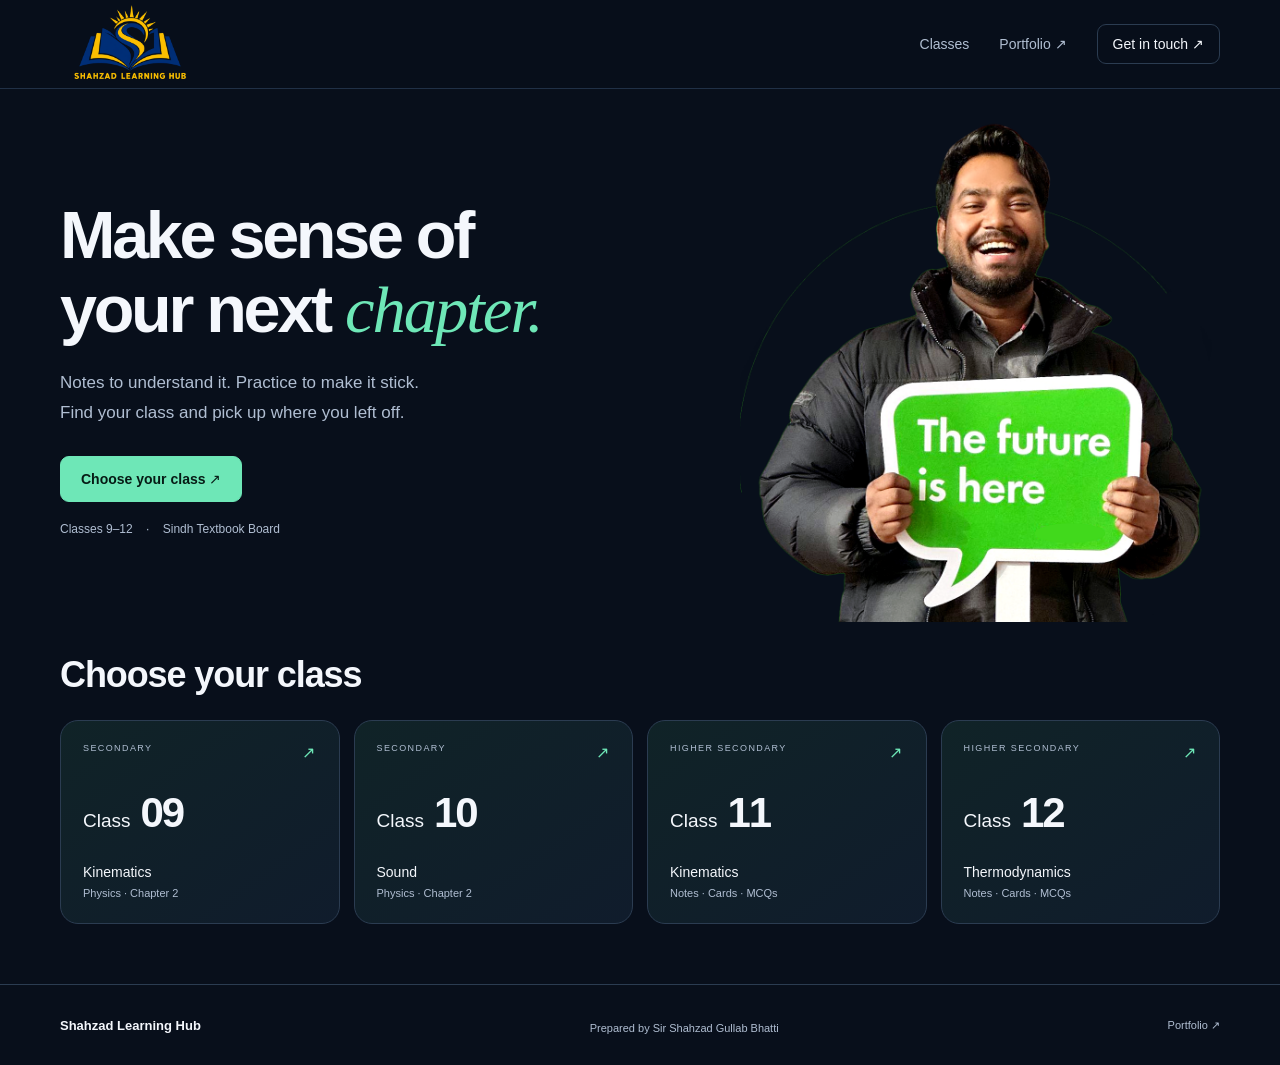
==== commit 8442029e: "Apply personal branding and class-first navigation with separate portfolio" ====
--- a/site/index.html
+++ b/site/index.html
@@ -1,25 +1 @@
-<!doctype html>
-<html lang="en">
-<head>
-<meta charset="utf-8"><meta name="viewport" content="width=device-width,initial-scale=1"><meta name="color-scheme" content="dark">
-<title>Shahzad's Learning Hub | Notes and Practice</title>
-<meta name="description" content="Class 9 to 12 notes and interactive Physics practice from Sir Shahzad Gullab Bhatti, The Educators Daharki Campus.">
-<link rel="icon" href="assets/logo.png"><link rel="stylesheet" href="styles.css"><script src="data/catalog.js" defer></script><script src="app.js" defer></script>
-</head>
-<body>
-<a href="#library" class="skip-link">Skip to resources</a>
-<header class="site-header"><div class="container header-inner"><a href="index.html" class="brand" aria-label="Shahzad's Learning Hub home"><img src="assets/logo.png" alt="The Educators" width="44" height="44"><span>Shahzad's <strong>Learning Hub</strong></span></a><nav aria-label="Main navigation"><a href="#library">Resources</a><a href="#teacher">Your teacher</a><a class="nav-contact" href="mailto:shahzadgullabbhatti@gmail.com">Get in touch <span aria-hidden="true">↗</span></a></nav></div></header>
-<main>
-<section class="hero container" aria-labelledby="home-title"><div class="hero-copy"><p class="eyebrow"><span class="status-dot"></span> THE EDUCATORS · DAHARKI CAMPUS</p><h1 id="home-title">Make sense of<br>your next <em>chapter.</em></h1><p class="hero-intro">Notes to understand it. Practice to make it stick.<br>Find your class and pick up where you left off.</p><a class="button primary" href="#classes">Choose your class <span aria-hidden="true">↗</span></a><p class="hero-caption">Classes 9–12 <span>·</span> Sindh Textbook Board</p></div><aside class="teacher-preview"><div class="portrait-frame"><img src="assets/shahzad-header.png" alt="Sir Shahzad Gullab Bhatti holding a sign saying The future is here" width="1350" height="1350" fetchpriority="high"></div><div class="teacher-preview-caption"><div><small>YOUR TEACHER</small><strong>Sir Shahzad Gullab Bhatti</strong></div><a href="#teacher" aria-label="Meet your teacher">↗</a></div></aside></section>
-<section id="classes" class="container class-section" aria-labelledby="classes-title"><div class="section-heading"><div><p class="eyebrow">START HERE</p><h2 id="classes-title">Your class. Your resources.</h2></div><span class="subtle">Choose a class to explore</span></div><div class="class-grid">
-<button class="class-card" data-class="9"><span class="class-card-top">SECONDARY <span aria-hidden="true">↗</span></span><strong>Class <span>09</span></strong><span class="class-card-bottom">Kinematics <small>Physics · Chapter 2</small></span></button>
-<button class="class-card" data-class="10"><span class="class-card-top">SECONDARY <span aria-hidden="true">↗</span></span><strong>Class <span>10</span></strong><span class="class-card-bottom">Sound <small>Physics · Chapter 2</small></span></button>
-<button class="class-card" data-class="11"><span class="class-card-top">HIGHER SECONDARY <span aria-hidden="true">↗</span></span><strong>Class <span>11</span></strong><span class="class-card-bottom">Kinematics <small>Notes · Cards · MCQs</small></span></button>
-<button class="class-card" data-class="12"><span class="class-card-top">HIGHER SECONDARY <span aria-hidden="true">↗</span></span><strong>Class <span>12</span></strong><span class="class-card-bottom">Thermodynamics <small>Notes · Cards · MCQs</small></span></button>
-</div></section>
-<section id="library" class="container library-section" aria-labelledby="library-title"><div class="section-heading"><div><p class="eyebrow">THE RESOURCE LIBRARY</p><h2 id="library-title" tabindex="-1">Everything in one place.</h2></div><p id="resource-count" class="subtle" role="status" aria-live="polite"></p></div>
-<form id="filters" role="search"><div class="search-row"><div class="search-field"><label for="search" class="sr-only">Search resources</label><span aria-hidden="true">⌕</span><input type="search" id="search" placeholder="Search a chapter, topic or resource…" autocomplete="off"></div><div><label for="class-filter" class="sr-only">Class</label><select id="class-filter"><option value="all">All classes</option><option value="9">Class 9</option><option value="10">Class 10</option><option value="11">Class 11</option><option value="12">Class 12</option></select></div><div><label for="subject-filter" class="sr-only">Subject</label><select id="subject-filter"><option value="all">All subjects</option><option value="Physics">Physics</option></select></div></div><div class="filter-row"><div class="type-tabs" role="group" aria-label="Resource type"><button type="button" data-type="all" aria-pressed="true">All resources</button><button type="button" data-type="notes" aria-pressed="false">Notes</button><button type="button" data-type="practice" aria-pressed="false">Practice</button><button type="button" data-type="bank" aria-pressed="false">MCQ banks</button></div><button type="reset" class="text-button" id="clear-filters">Clear filters</button></div></form>
-<div id="resource-list" class="resource-grid"></div><div id="empty-state" class="empty-state" hidden><h3>No matching resources</h3><p>Try another topic or clear your filters.</p><button id="empty-reset" class="button">Show all resources</button></div><noscript><p>Enable JavaScript to filter the library. You can also open the <a href="materials/class-11/chapter-2-practice.html">Class 11 practice page</a> or <a href="materials/class-12/chapter-2-practice.html">Class 12 practice page</a> directly.</p></noscript></section>
-<section id="teacher" class="container teacher-section" aria-labelledby="teacher-title"><div class="teacher-intro"><p class="eyebrow">MEET YOUR TEACHER</p><h2 id="teacher-title">Sir Shahzad<br>Gullab Bhatti</h2><p id="teacher-bio">Materials scientist exploring how physics and machine learning help us understand materials.</p><div class="qualification-list"><span><strong>BE · Materials Engineering</strong>NUST</span><span><strong>MSc</strong>Skoltech</span></div><div class="teacher-links"><a href="mailto:shahzadgullabbhatti@gmail.com">Email me ↗</a><a href="https://www.linkedin.com/in/shahzadgullabbhatti" target="_blank" rel="noopener noreferrer">LinkedIn ↗</a></div></div><div class="research-panel"><p class="eyebrow">BEYOND THE CLASSROOM</p><h3>Where science meets research.</h3><p class="subtle">A few projects from my portfolio.</p><div id="research-list"></div></div></section>
-</main><footer class="site-footer"><div class="container footer-inner"><div><strong>Shahzad's Learning Hub</strong><p>The Educators (Daharki Campus)</p></div><p>Prepared by Sir Shahzad Gullab Bhatti</p><a href="#home-title">Back to top ↑</a></div></footer>
-</body></html>
+<!doctype html><html lang="en"><head><meta charset="utf-8"><meta name="viewport" content="width=device-width,initial-scale=1"><meta name="color-scheme" content="dark"><title>Notes and Practice | Shahzad Learning Hub</title><meta name="description" content="Notes and interactive Physics practice for Classes 9 to 12, prepared by Sir Shahzad Gullab Bhatti."><link rel="icon" href="assets/logo.png"><link rel="stylesheet" href="styles.css"></head><body><header class="site-header"><div class="container header-inner"><a href="index.html" class="brand" aria-label="Shahzad Learning Hub home"><img src="assets/logo.png" alt="Shahzad Learning Hub" width="140" height="80"></a><nav aria-label="Main navigation"><a href="index.html#classes">Classes</a><a href="portfolio.html">Portfolio ↗</a><a class="nav-contact" href="mailto:shahzadgullabbhatti@gmail.com">Get in touch ↗</a></nav></div></header><a href="#classes" class="skip-link">Skip to classes</a><main><section class="hero container" aria-labelledby="home-title"><div class="hero-copy"><h1 id="home-title">Make sense of<br>your next <em>chapter.</em></h1><p class="hero-intro">Notes to understand it. Practice to make it stick.<br>Find your class and pick up where you left off.</p><a class="button primary" href="#classes">Choose your class ↗</a><p class="hero-caption">Classes 9–12 <span>·</span> Sindh Textbook Board</p></div><aside class="teacher-preview"><a class="teacher-picture-link" href="portfolio.html" aria-label="About your teacher"><div class="portrait-frame"><img src="assets/shahzad-header.png" alt="Shahzad holding a sign saying The future is here" width="1350" height="1350" fetchpriority="high"></div><span class="picture-tooltip">About your teacher ↗</span></a></aside></section><section id="classes" class="container class-section" aria-labelledby="classes-title"><div class="section-heading"><h2 id="classes-title">Choose your class</h2></div><div class="class-grid"><a class="class-card" href="class.html?class=9"><span class="class-card-top">SECONDARY <span aria-hidden="true">↗</span></span><strong>Class <span>09</span></strong><span class="class-card-bottom">Kinematics<small>Physics · Chapter 2</small></span></a><a class="class-card" href="class.html?class=10"><span class="class-card-top">SECONDARY <span aria-hidden="true">↗</span></span><strong>Class <span>10</span></strong><span class="class-card-bottom">Sound<small>Physics · Chapter 2</small></span></a><a class="class-card" href="class.html?class=11"><span class="class-card-top">HIGHER SECONDARY <span aria-hidden="true">↗</span></span><strong>Class <span>11</span></strong><span class="class-card-bottom">Kinematics<small>Notes · Cards · MCQs</small></span></a><a class="class-card" href="class.html?class=12"><span class="class-card-top">HIGHER SECONDARY <span aria-hidden="true">↗</span></span><strong>Class <span>12</span></strong><span class="class-card-bottom">Thermodynamics<small>Notes · Cards · MCQs</small></span></a></div></section></main><footer class="site-footer"><div class="container footer-inner"><strong>Shahzad Learning Hub</strong><p>Prepared by Sir Shahzad Gullab Bhatti</p><a href="portfolio.html">Portfolio ↗</a></div></footer></body></html>
--- a/site/styles.css
+++ b/site/styles.css
@@ -1,7 +1,17 @@
 :root{color-scheme:dark;--bg:#080f1b;--surface:#101c2c;--raised:#17263a;--border:#2b3c51;--text:#f4f7fc;--muted:#b0bed2;--mint:#6ee7b7;--blue:#8cb8ff;--yellow:#fff000;--radius:18px;font-family:Inter,"Segoe UI",Arial,sans-serif;color:var(--text);background:var(--bg);font-synthesis:none}*{box-sizing:border-box}html{scroll-behavior:smooth;scroll-padding-top:100px}body{margin:0}a{color:inherit;text-decoration:none}button,input,select{font:inherit}button,a,input,select,summary{-webkit-tap-highlight-color:transparent}button{cursor:pointer}a:focus-visible,button:focus-visible,input:focus-visible,select:focus-visible,summary:focus-visible{outline:3px solid var(--yellow);outline-offset:5px}button{color:inherit}a:hover{color:var(--mint)}button:disabled{opacity:.5;cursor:default}p{line-height:1.65}h1,h2,h3,p{margin-top:0}h2{font-size:clamp(25px,3vw,36px);letter-spacing:-1.1px;margin-bottom:0}h3{font-size:21px;letter-spacing:-.35px}.container{width:min(1160px,calc(100% - 64px));margin-inline:auto}.site-header{background:rgba(8,15,27,.96);border-bottom:1px solid #203046;position:sticky;top:0;z-index:20}.header-inner{min-height:88px;display:flex;align-items:center;justify-content:space-between;gap:24px}.brand{display:flex;align-items:center;gap:12px;font-size:17px;letter-spacing:-.35px}.brand img{object-fit:contain}.brand span{display:flex;flex-direction:column;line-height:1.35}.brand strong{font-weight:650}.header-inner nav{display:flex;align-items:center;gap:30px;font-size:14px;color:var(--muted)}.nav-contact{border:1px solid var(--border);border-radius:9px;padding:11px 15px;color:var(--text)}.hero{display:grid;grid-template-columns:1.5fr 1fr;align-items:center;gap:80px;padding-block:72px 70px}.eyebrow{font-size:11px;letter-spacing:2px;font-weight:700;color:var(--mint);margin-bottom:18px}.status-dot{display:inline-block;width:6px;height:6px;background:var(--mint);border-radius:50%;margin-right:7px;vertical-align:middle}h1{font-size:clamp(44px,5.2vw,67px);line-height:1.1;letter-spacing:-3.3px;margin-bottom:22px;font-weight:650}h1 em{font-family:Georgia,serif;font-weight:400;color:var(--mint);letter-spacing:-2px}.hero-intro{font-size:17px;color:var(--muted);line-height:1.8;margin-bottom:27px}.button{display:inline-flex;align-items:center;justify-content:center;gap:28px;padding:13px 20px;border-radius:9px;border:1px solid var(--border);background:var(--surface);font-size:14px;font-weight:600;min-height:46px}.button.primary{background:var(--mint);color:#061b15;border-color:var(--mint)}.button:hover{background:var(--raised);color:var(--text)}.button.primary:hover{background:#a0f5d3;color:#061b15}.hero-caption{font-size:12px;color:var(--muted);margin:18px 0 0}.hero-caption span{margin-inline:10px}.teacher-preview{width:100%;max-width:340px;justify-self:end}.portrait-frame{height:300px;border:1px solid #315044;border-radius:110px 110px 20px 20px;overflow:hidden;position:relative;background:#183a36}.portrait-frame img{width:100%;height:100%;object-fit:cover;object-position:50% 22%;filter:saturate(.8)}.portrait-frame:after{content:"";position:absolute;inset:55% 0 0;background:linear-gradient(transparent,rgba(8,15,27,.85));pointer-events:none}.portrait-tag{position:absolute;bottom:18px;left:0;right:0;text-align:center;z-index:1;font-size:11px;letter-spacing:.4px;color:#e6f8f0}.teacher-preview-caption{padding:16px 2px;display:flex;align-items:center;justify-content:space-between}.teacher-preview-caption small{display:block;color:var(--muted);font-size:9px;letter-spacing:1.7px;margin-bottom:6px}.teacher-preview-caption strong{font-size:14px;font-weight:600}.teacher-preview-caption>a{width:33px;height:33px;border:1px solid var(--border);border-radius:50%;display:grid;place-items:center}.section-heading{display:flex;justify-content:space-between;gap:20px;align-items:end;margin-bottom:24px}.section-heading .eyebrow{margin-bottom:11px}.subtle{color:var(--muted);font-size:14px}.section-heading>.subtle{margin:0 0 4px}.class-section{padding-bottom:60px}.class-grid{display:grid;grid-template-columns:repeat(4,minmax(0,1fr));gap:14px}.class-card{text-align:left;padding:22px;background:linear-gradient(145deg,#102327,var(--surface));border:1px solid var(--border);border-radius:var(--radius);display:grid;gap:24px;transition:transform .2s,border-color .2s;min-height:204px}.class-card:hover{transform:translateY(-4px);border-color:var(--mint)}.class-card-top{display:flex;justify-content:space-between;gap:10px;font-size:9px;letter-spacing:1.4px;color:var(--muted)}.class-card-top>span{font-size:16px;color:var(--mint)}.class-card>strong{font-size:19px;display:flex;align-items:baseline;gap:10px;font-weight:400}.class-card>strong>span{font-size:42px;letter-spacing:-2px;font-weight:600}.class-card-bottom{font-size:14px}.class-card-bottom small{display:block;color:var(--muted);font-size:11px;margin-top:7px}.library-section{padding-top:42px;padding-bottom:70px;border-top:1px solid var(--border)}.search-row{display:grid;grid-template-columns:minmax(0,1fr) 155px 175px;gap:12px}.search-field{display:flex;align-items:center;gap:10px;background:var(--surface);border:1px solid var(--border);border-radius:10px;padding-left:16px}.search-field>span{font-size:26px;color:var(--muted);line-height:1}input,select{background:var(--surface);color:var(--text);border:1px solid var(--border);border-radius:10px;min-height:49px;padding:12px 15px;width:100%;font-size:14px}input::placeholder{color:#a9b7ca}.search-field input{border:0;background:transparent;min-width:0}select{cursor:pointer}.filter-row{display:flex;justify-content:space-between;align-items:center;gap:18px;margin:19px 0 28px}.type-tabs{display:flex;flex-wrap:wrap;gap:5px}.type-tabs button{border:1px solid transparent;background:transparent;color:var(--muted);font-size:12px;padding:9px 12px;border-radius:7px;min-height:38px}.type-tabs button[aria-pressed=true]{background:#16352e;color:var(--mint);border-color:#2f6052}.text-button{border:0;background:transparent;color:var(--muted);font-size:12px;text-decoration:underline;text-underline-offset:4px;min-height:38px}.resource-grid{display:grid;grid-template-columns:repeat(3,minmax(0,1fr));gap:16px}.resource-card{background:var(--surface);border:1px solid var(--border);border-radius:14px;padding:22px;display:flex;flex-direction:column;min-width:0}.resource-meta{display:flex;gap:8px;align-items:center;flex-wrap:wrap;font-size:10px;letter-spacing:.3px;color:var(--muted);margin-bottom:16px}.class-badge{background:#1c3048;color:#c8ddff;border-radius:5px;padding:5px 7px;font-size:10px}.resource-kind{margin-left:auto;color:var(--mint)}.resource-card h3{font-size:19px;font-weight:600;line-height:1.35;margin-bottom:10px;letter-spacing:-.35px}.resource-card p{font-size:13px;color:var(--muted);margin-bottom:20px}.resource-bottom{display:flex;justify-content:space-between;align-items:center;border-top:1px solid var(--border);padding-top:14px;margin-top:auto;gap:10px}.resource-bottom>span{color:var(--muted);font-size:10px}.resource-bottom a{font-size:12px;color:var(--mint);min-height:32px;display:inline-flex;align-items:center}.empty-state{border:1px dashed var(--border);border-radius:var(--radius);text-align:center;padding:50px 20px}.empty-state p{color:var(--muted)}.teacher-section{display:grid;grid-template-columns:1fr 1fr;gap:80px;padding-block:65px 80px;border-top:1px solid var(--border)}.teacher-intro h2{font-size:40px;line-height:1.15;margin-bottom:22px}.teacher-intro>p:not(.eyebrow){font-size:15px;color:var(--muted);max-width:480px}.qualification-list{display:flex;gap:30px;margin-block:25px;font-size:12px;color:var(--muted);line-height:1.6}.qualification-list strong{display:block;color:var(--text);font-size:13px;font-weight:500}.teacher-links{display:flex;gap:25px;font-size:13px;color:var(--mint)}.research-panel{border:1px solid var(--border);border-radius:var(--radius);padding:28px}.research-panel>h3{margin-bottom:7px}.research-item{border-top:1px solid var(--border);padding-top:18px;margin-top:18px}.research-item h4{font-size:14px;line-height:1.5;margin:0 0 6px;font-weight:500}.research-item p{font-size:12px;color:var(--muted);margin:0}.site-footer{border-top:1px solid var(--border);padding-block:28px}.footer-inner{display:flex;gap:24px;justify-content:space-between;align-items:center;font-size:11px;color:var(--muted)}.footer-inner strong{color:var(--text);font-size:13px}.footer-inner p{margin:6px 0 0}.footer-inner a{white-space:nowrap}.skip-link{position:fixed;left:20px;top:-100px;background:var(--mint);color:#061b15;padding:15px;z-index:100}.skip-link:focus{top:10px}.sr-only{position:absolute;width:1px;height:1px;padding:0;margin:-1px;overflow:hidden;clip:rect(0,0,0,0);white-space:nowrap;border:0}[hidden]{display:none!important}.viewer-main{width:min(1450px,calc(100% - 36px));margin:24px auto}.viewer-toolbar{display:flex;gap:20px;justify-content:space-between;align-items:center;margin-bottom:18px}.viewer-toolbar h1{font-size:24px;letter-spacing:-.6px;margin:8px 0 0}.viewer-toolbar .eyebrow{margin:0;font-size:10px}.viewer-actions{display:flex;gap:10px;flex-wrap:wrap}.viewer-actions .button{padding:10px 14px;font-size:12px;min-height:42px}.chapter-frame{width:100%;height:calc(100dvh - 205px);min-height:570px;border:1px solid var(--border);border-radius:14px;background:var(--bg);display:block}.chapter-frame:fullscreen{height:100%;border:0;border-radius:0}.viewer-help{font-size:12px;color:var(--muted);margin-top:14px}.reader{max-width:900px;margin:48px auto 70px;padding:0 24px}.reader h1{font-size:38px;letter-spacing:-1.4px;line-height:1.2}.reader-intro{color:var(--muted)}.reader-tools{display:flex;gap:10px;margin-block:24px}.reader-tools .button{font-size:12px;padding:10px 14px}.note-block,.bank-question{border-bottom:1px solid var(--border);padding-block:16px}.note-block summary,.bank-question summary{cursor:pointer;padding-block:8px;font-size:18px;font-weight:600;line-height:1.5}.note-content,.solution{color:var(--muted);line-height:1.8;padding:12px 0 8px;font-size:15px}.note-content strong,.solution strong{color:var(--text)}.note-content table{border-collapse:collapse;display:block;overflow:auto;width:100%;margin-block:18px}.note-content td,.note-content th{border:1px solid var(--border);padding:10px;text-align:left;min-width:140px}.note-content .formula{font-family:"Cambria Math",Georgia,serif;font-size:19px;background:var(--surface);padding:18px;border-radius:10px;line-height:1.7;overflow:auto}.note-content .callout{border-left:2px solid var(--mint);padding-left:14px}.bank-question h2{font-size:19px;letter-spacing:0;line-height:1.55;margin-block:10px 14px}.bank-options{list-style:none;padding:0;display:grid;grid-template-columns:1fr 1fr;gap:8px;font-size:14px;color:var(--muted)}.bank-question summary{font-size:13px;color:var(--mint);font-weight:500}.reader-footer{margin-top:35px;color:var(--muted);font-size:12px}
 @media(min-width:1500px){.hero{padding-block:90px}.portrait-frame{height:325px}}@media(max-width:1000px){.hero{gap:35px;grid-template-columns:1.4fr 1fr}.teacher-preview{max-width:280px}.portrait-frame{height:280px}h1{font-size:51px}.class-card{padding:18px}.resource-grid{grid-template-columns:repeat(2,minmax(0,1fr))}.teacher-section{gap:40px}.class-card-top{font-size:8px}.class-card-bottom{font-size:12px}}@media(max-width:720px){.container{width:calc(100% - 36px)}.header-inner{min-height:75px;gap:12px}.brand{font-size:13px;gap:8px}.brand img{width:34px;height:40px}.header-inner nav{gap:16px;font-size:12px}.nav-contact{display:none}.hero{padding-block:42px;gap:24px;grid-template-columns:1fr}.hero h1{font-size:clamp(40px,8.5vw,59px);letter-spacing:-2px}.hero .eyebrow{font-size:9px;letter-spacing:1.2px}.hero-intro{font-size:15px}.teacher-preview{max-width:none;display:flex;align-items:center;gap:15px;justify-self:start}.portrait-frame{width:70px;height:76px;flex:none;border-radius:14px}.portrait-tag{display:none}.teacher-preview-caption{gap:20px;width:100%}.teacher-preview-caption strong{font-size:13px}.section-heading{align-items:start;gap:12px}.section-heading>.subtle{font-size:11px;max-width:105px}.class-section{padding-bottom:40px}.class-grid{grid-template-columns:repeat(2,minmax(0,1fr));gap:12px}.class-card{gap:18px;min-height:188px}.class-card-top{font-size:8px;letter-spacing:.7px}.class-card>strong>span{font-size:36px}.class-card-bottom{font-size:13px}.search-row{grid-template-columns:1fr 1fr;gap:10px}.search-field{grid-column:1/-1}.filter-row{align-items:start;flex-direction:column;gap:4px;margin-bottom:20px}.type-tabs{gap:3px}.type-tabs button{font-size:11px;padding:9px}.resource-grid{grid-template-columns:1fr}.resource-card{padding:20px}.library-section{padding-block:35px 45px}.teacher-section{grid-template-columns:1fr;gap:30px;padding-block:40px}.teacher-intro h2{font-size:34px}.research-panel{padding:22px}.footer-inner{align-items:start;flex-wrap:wrap;gap:15px}.footer-inner>p{width:100%;order:3;margin:0;font-size:10px}.viewer-toolbar{align-items:start;flex-direction:column;gap:14px}.viewer-toolbar h1{font-size:20px}.chapter-frame{min-height:650px;height:calc(100dvh - 255px)}.reader{margin-top:32px;padding:0 18px}.reader h1{font-size:30px}.bank-options{grid-template-columns:1fr}.reader-tools{flex-wrap:wrap}.note-content{font-size:14px}.qualification-list{gap:20px}}@media(prefers-reduced-motion:reduce){html{scroll-behavior:auto}*,*:before,*:after{animation:none!important;transition:none!important}}@media print{html,body{background:white!important;color:black!important}.site-header,.site-footer,.reader-tools,.skip-link,.viewer-actions{display:none!important}.reader{margin:0;max-width:none}.reader h1{font-size:24pt}.reader p,.note-content,.solution,.bank-options,.reader-footer{color:black!important}.note-block,.bank-question{border-color:#ccc;break-inside:avoid}.note-content .formula{background:#f3f3f3;color:black}.note-content strong,.solution strong{color:black!important}.note-content td,.note-content th{border-color:#aaa}.note-block summary{font-size:14pt}.eyebrow{color:black!important}}
 
-/* Preserve the complete supplied header artwork and its transparent background. */
-.teacher-preview{max-width:390px}.portrait-frame{height:auto;aspect-ratio:1;border:0;border-radius:0;background:transparent;overflow:visible}.portrait-frame img{display:block;width:100%;height:auto;object-fit:contain;object-position:center;filter:none}.portrait-frame:after{display:none}
-@media(max-width:1000px){.teacher-preview{max-width:310px}.portrait-frame{height:auto}}
-@media(max-width:720px){.teacher-preview{display:block;width:min(100%,300px);max-width:300px;justify-self:center}.portrait-frame{width:100%;height:auto;aspect-ratio:1;border-radius:0}.teacher-preview-caption{width:100%;padding-top:12px}}
+/* Crop transparent margins in CSS and give the header artwork more presence. */
+.hero{grid-template-columns:1.3fr 1fr;gap:32px;padding-block:28px 32px}
+.teacher-preview{max-width:480px}
+.portrait-frame{height:auto;aspect-ratio:.95;border:0;border-radius:0;background:transparent;overflow:hidden}
+.portrait-frame img{display:block;position:absolute;left:-15%;top:-1.7%;width:130%;max-width:none;height:auto;object-fit:contain;object-position:center;filter:none}
+.portrait-frame:after{display:none}
+.teacher-preview-caption{padding-block:8px}
+@media(max-width:1000px){.hero{gap:24px}.teacher-preview{max-width:360px}.portrait-frame{height:auto}}
+@media(max-width:720px){.hero{grid-template-columns:1fr;gap:14px;padding-block:24px}.teacher-preview{display:block;width:min(100%,360px);max-width:360px;justify-self:center}.portrait-frame{width:100%;height:auto;aspect-ratio:.95;border-radius:0}.teacher-preview-caption{width:100%;padding-block:8px}}
+
+/* Personal branding and class-first navigation. */
+.brand img{width:140px;height:80px;object-fit:contain}.header-inner{min-height:88px}.teacher-picture-link{display:block;position:relative;border-radius:14px}.picture-tooltip{position:absolute;bottom:20px;left:50%;transform:translate(-50%,8px);padding:12px 18px;border:1px solid var(--border);border-radius:10px;background:#101c2cf2;color:var(--text);font-size:14px;white-space:nowrap;opacity:0;pointer-events:none;transition:opacity .18s,transform .18s}.teacher-picture-link:hover .picture-tooltip,.teacher-picture-link:focus .picture-tooltip{opacity:1;transform:translate(-50%,0)}.class-page{padding-block:48px 70px;min-height:65vh}.class-page h1{font-size:42px;letter-spacing:-1px;margin-bottom:12px}.class-page #class-search{max-width:720px;margin-block:25px 12px}.class-resource-section{margin-block:35px}.class-resource-section>h2{font-size:25px;margin-bottom:18px}.class-resource-section .resource-grid{grid-template-columns:repeat(2,minmax(0,1fr));max-width:900px}.portfolio-page{padding-block:45px 70px}.portfolio-hero{display:grid;grid-template-columns:1.4fr 1fr;align-items:center;gap:45px;margin-bottom:50px}.portfolio-hero h1{font-size:48px;letter-spacing:-1.5px}.portfolio-hero>img{width:100%;height:auto;max-width:340px;justify-self:end}.portfolio-bio{color:var(--muted);line-height:1.8}.portfolio-projects{display:grid;grid-template-columns:1fr 1fr;gap:20px}.portfolio-project{padding:25px;border:1px solid var(--border);border-radius:14px;background:var(--surface)}.portfolio-project h3{font-size:20px;line-height:1.4}.portfolio-project p{color:var(--muted);font-size:14px}.portfolio-project details summary{cursor:pointer;color:var(--mint);padding-block:10px}.portfolio-project details h4{margin-bottom:8px}.project-tech{font-size:12px;color:var(--blue)}
+@media(max-width:720px){.brand img{width:115px;height:65px}.class-page{padding-top:30px}.class-page h1{font-size:34px}.class-resource-section .resource-grid{grid-template-columns:1fr}.portfolio-hero{grid-template-columns:1fr;gap:20px}.portfolio-hero h1{font-size:37px}.portfolio-hero>img{justify-self:center;max-width:280px}.portfolio-projects{grid-template-columns:1fr}.header-inner nav{gap:14px}.picture-tooltip{font-size:12px;padding:10px 14px}}
+@media(hover:none){.picture-tooltip{opacity:1;transform:translate(-50%,0)}}
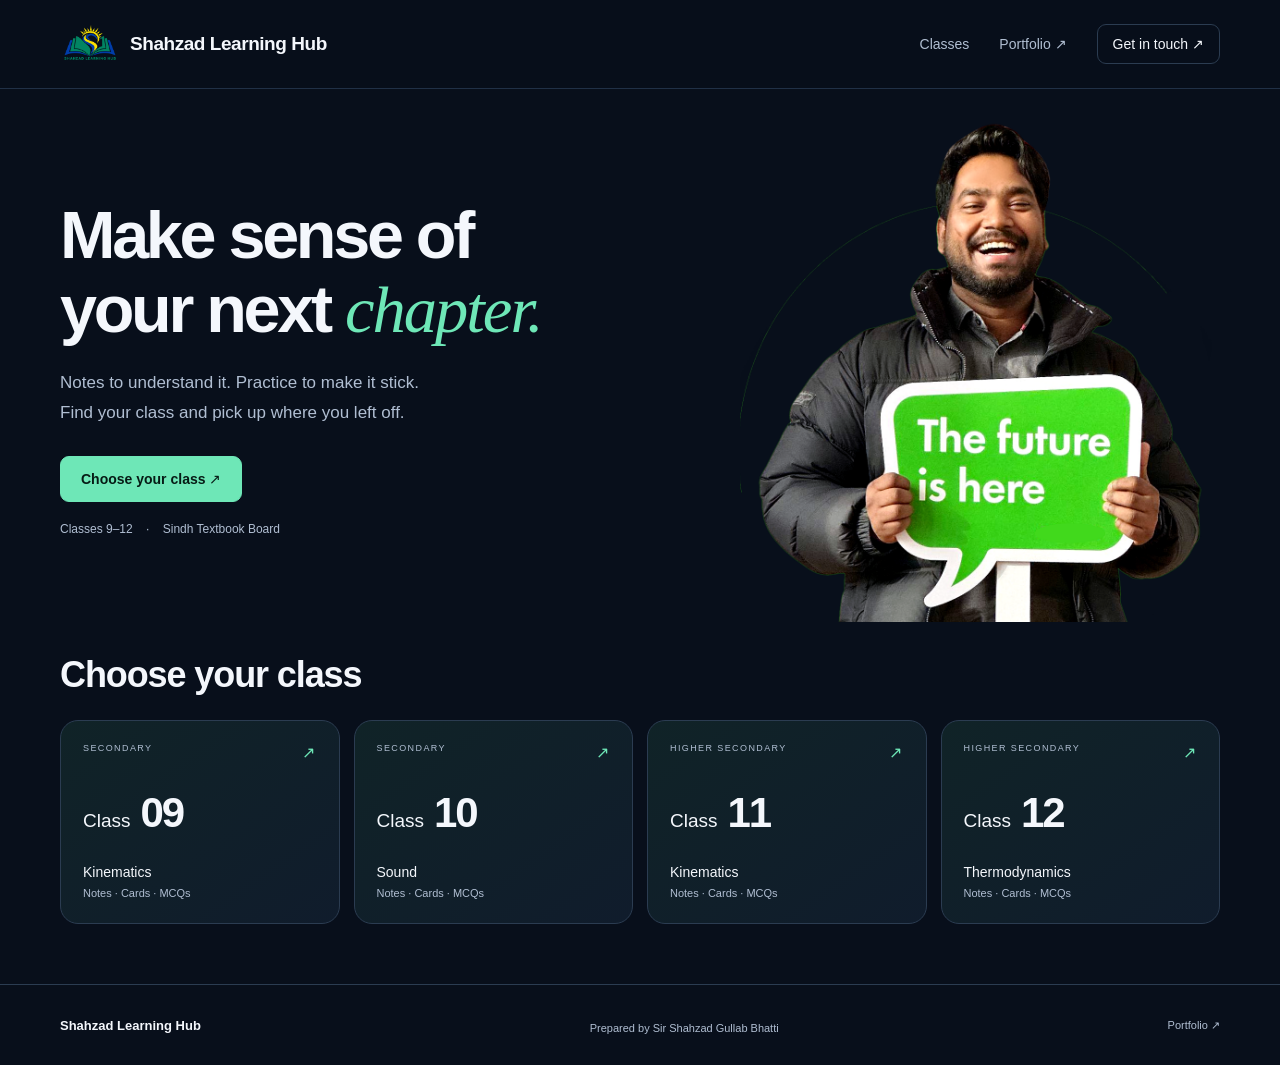
==== commit 097461f4: "Add complete chapter study sections and personal hub branding" ====
--- a/site/index.html
+++ b/site/index.html
@@ -1 +1 @@
-<!doctype html><html lang="en"><head><meta charset="utf-8"><meta name="viewport" content="width=device-width,initial-scale=1"><meta name="color-scheme" content="dark"><title>Notes and Practice | Shahzad Learning Hub</title><meta name="description" content="Notes and interactive Physics practice for Classes 9 to 12, prepared by Sir Shahzad Gullab Bhatti."><link rel="icon" href="assets/logo.png"><link rel="stylesheet" href="styles.css"></head><body><header class="site-header"><div class="container header-inner"><a href="index.html" class="brand" aria-label="Shahzad Learning Hub home"><img src="assets/logo.png" alt="Shahzad Learning Hub" width="140" height="80"></a><nav aria-label="Main navigation"><a href="index.html#classes">Classes</a><a href="portfolio.html">Portfolio ↗</a><a class="nav-contact" href="mailto:shahzadgullabbhatti@gmail.com">Get in touch ↗</a></nav></div></header><a href="#classes" class="skip-link">Skip to classes</a><main><section class="hero container" aria-labelledby="home-title"><div class="hero-copy"><h1 id="home-title">Make sense of<br>your next <em>chapter.</em></h1><p class="hero-intro">Notes to understand it. Practice to make it stick.<br>Find your class and pick up where you left off.</p><a class="button primary" href="#classes">Choose your class ↗</a><p class="hero-caption">Classes 9–12 <span>·</span> Sindh Textbook Board</p></div><aside class="teacher-preview"><a class="teacher-picture-link" href="portfolio.html" aria-label="About your teacher"><div class="portrait-frame"><img src="assets/shahzad-header.png" alt="Shahzad holding a sign saying The future is here" width="1350" height="1350" fetchpriority="high"></div><span class="picture-tooltip">About your teacher ↗</span></a></aside></section><section id="classes" class="container class-section" aria-labelledby="classes-title"><div class="section-heading"><h2 id="classes-title">Choose your class</h2></div><div class="class-grid"><a class="class-card" href="class.html?class=9"><span class="class-card-top">SECONDARY <span aria-hidden="true">↗</span></span><strong>Class <span>09</span></strong><span class="class-card-bottom">Kinematics<small>Physics · Chapter 2</small></span></a><a class="class-card" href="class.html?class=10"><span class="class-card-top">SECONDARY <span aria-hidden="true">↗</span></span><strong>Class <span>10</span></strong><span class="class-card-bottom">Sound<small>Physics · Chapter 2</small></span></a><a class="class-card" href="class.html?class=11"><span class="class-card-top">HIGHER SECONDARY <span aria-hidden="true">↗</span></span><strong>Class <span>11</span></strong><span class="class-card-bottom">Kinematics<small>Notes · Cards · MCQs</small></span></a><a class="class-card" href="class.html?class=12"><span class="class-card-top">HIGHER SECONDARY <span aria-hidden="true">↗</span></span><strong>Class <span>12</span></strong><span class="class-card-bottom">Thermodynamics<small>Notes · Cards · MCQs</small></span></a></div></section></main><footer class="site-footer"><div class="container footer-inner"><strong>Shahzad Learning Hub</strong><p>Prepared by Sir Shahzad Gullab Bhatti</p><a href="portfolio.html">Portfolio ↗</a></div></footer></body></html>+<!doctype html><html lang="en"><head><meta charset="utf-8"><meta name="viewport" content="width=device-width,initial-scale=1"><meta name="color-scheme" content="dark"><title>Notes and Practice | Shahzad Learning Hub</title><meta name="description" content="Notes and interactive Physics practice for Classes 9 to 12, prepared by Sir Shahzad Gullab Bhatti."><link rel="icon" href="assets/new-logo.png"><link rel="stylesheet" href="styles.css"></head><body><header class="site-header"><div class="container header-inner"><a href="index.html" class="brand" aria-label="Shahzad Learning Hub home"><img src="assets/new-logo.png" alt="Shahzad Learning Hub" width="140" height="80"><span class="brand-title">Shahzad Learning Hub</span></a><nav aria-label="Main navigation"><a href="index.html#classes">Classes</a><a href="portfolio.html">Portfolio ↗</a><a class="nav-contact" href="mailto:shahzadgullabbhatti@gmail.com">Get in touch ↗</a></nav></div></header><a href="#classes" class="skip-link">Skip to classes</a><main><section class="hero container" aria-labelledby="home-title"><div class="hero-copy"><h1 id="home-title">Make sense of<br>your next <em>chapter.</em></h1><p class="hero-intro">Notes to understand it. Practice to make it stick.<br>Find your class and pick up where you left off.</p><a class="button primary" href="#classes">Choose your class ↗</a><p class="hero-caption">Classes 9–12 <span>·</span> Sindh Textbook Board</p></div><aside class="teacher-preview"><a class="teacher-picture-link" href="portfolio.html" aria-label="About your teacher"><div class="portrait-frame"><img src="assets/shahzad-header.png" alt="Shahzad holding a sign saying The future is here" width="1350" height="1350" fetchpriority="high"></div><span class="picture-tooltip">About your teacher ↗</span></a></aside></section><section id="classes" class="container class-section" aria-labelledby="classes-title"><div class="section-heading"><h2 id="classes-title">Choose your class</h2></div><div class="class-grid"><a class="class-card" href="class.html?class=9"><span class="class-card-top">SECONDARY <span aria-hidden="true">↗</span></span><strong>Class <span>09</span></strong><span class="class-card-bottom">Kinematics<small>Notes · Cards · MCQs</small></span></a><a class="class-card" href="class.html?class=10"><span class="class-card-top">SECONDARY <span aria-hidden="true">↗</span></span><strong>Class <span>10</span></strong><span class="class-card-bottom">Sound<small>Notes · Cards · MCQs</small></span></a><a class="class-card" href="class.html?class=11"><span class="class-card-top">HIGHER SECONDARY <span aria-hidden="true">↗</span></span><strong>Class <span>11</span></strong><span class="class-card-bottom">Kinematics<small>Notes · Cards · MCQs</small></span></a><a class="class-card" href="class.html?class=12"><span class="class-card-top">HIGHER SECONDARY <span aria-hidden="true">↗</span></span><strong>Class <span>12</span></strong><span class="class-card-bottom">Thermodynamics<small>Notes · Cards · MCQs</small></span></a></div></section></main><footer class="site-footer"><div class="container footer-inner"><strong>Shahzad Learning Hub</strong><p>Prepared by Sir Shahzad Gullab Bhatti</p><a href="portfolio.html">Portfolio ↗</a></div></footer></body></html>
--- a/site/styles.css
+++ b/site/styles.css
@@ -15,3 +15,9 @@
 .brand img{width:140px;height:80px;object-fit:contain}.header-inner{min-height:88px}.teacher-picture-link{display:block;position:relative;border-radius:14px}.picture-tooltip{position:absolute;bottom:20px;left:50%;transform:translate(-50%,8px);padding:12px 18px;border:1px solid var(--border);border-radius:10px;background:#101c2cf2;color:var(--text);font-size:14px;white-space:nowrap;opacity:0;pointer-events:none;transition:opacity .18s,transform .18s}.teacher-picture-link:hover .picture-tooltip,.teacher-picture-link:focus .picture-tooltip{opacity:1;transform:translate(-50%,0)}.class-page{padding-block:48px 70px;min-height:65vh}.class-page h1{font-size:42px;letter-spacing:-1px;margin-bottom:12px}.class-page #class-search{max-width:720px;margin-block:25px 12px}.class-resource-section{margin-block:35px}.class-resource-section>h2{font-size:25px;margin-bottom:18px}.class-resource-section .resource-grid{grid-template-columns:repeat(2,minmax(0,1fr));max-width:900px}.portfolio-page{padding-block:45px 70px}.portfolio-hero{display:grid;grid-template-columns:1.4fr 1fr;align-items:center;gap:45px;margin-bottom:50px}.portfolio-hero h1{font-size:48px;letter-spacing:-1.5px}.portfolio-hero>img{width:100%;height:auto;max-width:340px;justify-self:end}.portfolio-bio{color:var(--muted);line-height:1.8}.portfolio-projects{display:grid;grid-template-columns:1fr 1fr;gap:20px}.portfolio-project{padding:25px;border:1px solid var(--border);border-radius:14px;background:var(--surface)}.portfolio-project h3{font-size:20px;line-height:1.4}.portfolio-project p{color:var(--muted);font-size:14px}.portfolio-project details summary{cursor:pointer;color:var(--mint);padding-block:10px}.portfolio-project details h4{margin-bottom:8px}.project-tech{font-size:12px;color:var(--blue)}
 @media(max-width:720px){.brand img{width:115px;height:65px}.class-page{padding-top:30px}.class-page h1{font-size:34px}.class-resource-section .resource-grid{grid-template-columns:1fr}.portfolio-hero{grid-template-columns:1fr;gap:20px}.portfolio-hero h1{font-size:37px}.portfolio-hero>img{justify-self:center;max-width:280px}.portfolio-projects{grid-template-columns:1fr}.header-inner nav{gap:14px}.picture-tooltip{font-size:12px;padding:10px 14px}}
 @media(hover:none){.picture-tooltip{opacity:1;transform:translate(-50%,0)}}
+
+.chapter-grid{grid-template-columns:repeat(3,minmax(0,1fr));margin-top:25px}.chapter-card>strong{font-size:17px}.chapter-card .class-card-bottom{font-size:17px;line-height:1.5}.chapter-resources{margin-top:25px;grid-template-columns:repeat(3,minmax(0,1fr))}.chapter-resources h2{font-size:21px;letter-spacing:-.4px;line-height:1.4;margin-bottom:12px}@media(max-width:1000px){.chapter-grid,.chapter-resources{grid-template-columns:repeat(2,minmax(0,1fr))}}@media(max-width:720px){.chapter-grid,.chapter-resources{grid-template-columns:1fr}.chapter-card{min-height:200px}}
+
+/* Personal logo with readable hub name and standalone learning modes. */
+.brand{gap:10px}.brand img{width:60px;height:60px}.brand .brand-title{display:block;font-size:19px;font-weight:650;letter-spacing:-.45px;line-height:1.25;max-width:210px}.study-page{width:min(850px,calc(100% - 40px));margin:35px auto 65px}.study-page h1{font-size:38px;letter-spacing:-1px;margin-bottom:12px}.study-settings{display:flex;align-items:end;justify-content:space-between;gap:20px;margin-block:25px}.study-settings>div{flex:1}.study-settings label{display:block;font-size:13px;color:var(--muted);margin-bottom:8px}.study-settings .study-shuffle{display:flex;align-items:center;gap:8px;min-height:49px;margin:0}.study-shuffle input{width:17px;min-height:17px;padding:0}.study-page progress{display:block;width:100%;height:5px;accent-color:var(--mint);margin:15px 0 22px}.study-flip{width:100%;border:0;padding:0;background:transparent;perspective:1200px;text-align:center;display:block}.study-flip-inner{position:relative;display:block;min-height:440px;transform-style:preserve-3d;transition:transform .45s}.study-flip.is-flipped .study-flip-inner{transform:rotateY(180deg)}.study-face{position:absolute;inset:0;backface-visibility:hidden;-webkit-backface-visibility:hidden;border:1px solid var(--border);border-radius:18px;background:var(--surface);padding:30px;display:flex;flex-direction:column;align-items:center;justify-content:center;gap:24px;overflow:auto}.study-front .study-card-prompt{font-size:clamp(22px,3vw,29px);line-height:1.5;font-weight:600}.study-face small{color:var(--muted);font-size:12px}.study-back{transform:rotateY(180deg);justify-content:flex-start;padding-top:35px;background:#102821}.study-back strong{font-size:24px;line-height:1.45;color:var(--mint)}.study-back>span{font-size:17px;line-height:1.8;color:var(--text)}.study-controls{display:flex;justify-content:space-between;gap:15px;margin-top:24px}.study-mcq{padding:26px;background:var(--surface);border:1px solid var(--border);border-radius:18px}.study-mcq h2{font-size:25px;line-height:1.5;letter-spacing:-.4px;margin-bottom:22px}.study-options{display:grid;grid-template-columns:1fr 1fr;gap:12px}.study-option{display:flex;align-items:center;gap:12px;padding:16px;border:1px solid var(--border);border-radius:10px;background:var(--raised);text-align:left;font-size:16px;line-height:1.5;color:var(--text)}.study-option>span{color:var(--mint);font-weight:600}.study-option:hover:not(:disabled){border-color:var(--mint)}.study-option:disabled{opacity:1}.study-option.right-answer{border-color:var(--mint);background:#163c30}.study-option.wrong-answer{border-color:#fda4af;background:#3c1d2b}.study-feedback{padding:23px;border-radius:14px;border:1px solid var(--border);margin-top:18px;line-height:1.7;background:var(--surface)}.study-feedback p:last-child{margin-bottom:0}.study-feedback.correct>strong{color:var(--mint)}.study-feedback.incorrect>strong{color:#fda4af}.study-feedback.correct.animate{animation:study-pop .3s ease-out}.study-feedback.incorrect.animate{animation:study-shake .3s ease-out}@keyframes study-pop{from{transform:scale(.96);opacity:.6}to{transform:scale(1);opacity:1}}@keyframes study-shake{25%{transform:translateX(-5px)}75%{transform:translateX(5px)}}
+@media(max-width:720px){.brand{gap:8px}.brand img{width:40px;height:44px}.brand .brand-title{font-size:13px;max-width:100px}.study-page{width:calc(100% - 36px);margin-top:25px}.study-page h1{font-size:30px}.study-settings{gap:12px}.study-mcq{padding:20px}.study-mcq h2{font-size:21px}.study-options{grid-template-columns:1fr}.study-option{font-size:15px;padding:14px}.study-face{padding:23px}.study-back strong{font-size:21px}.study-back>span{font-size:16px}.study-flip-inner{min-height:460px}.study-page .reader-footer{font-size:11px}}
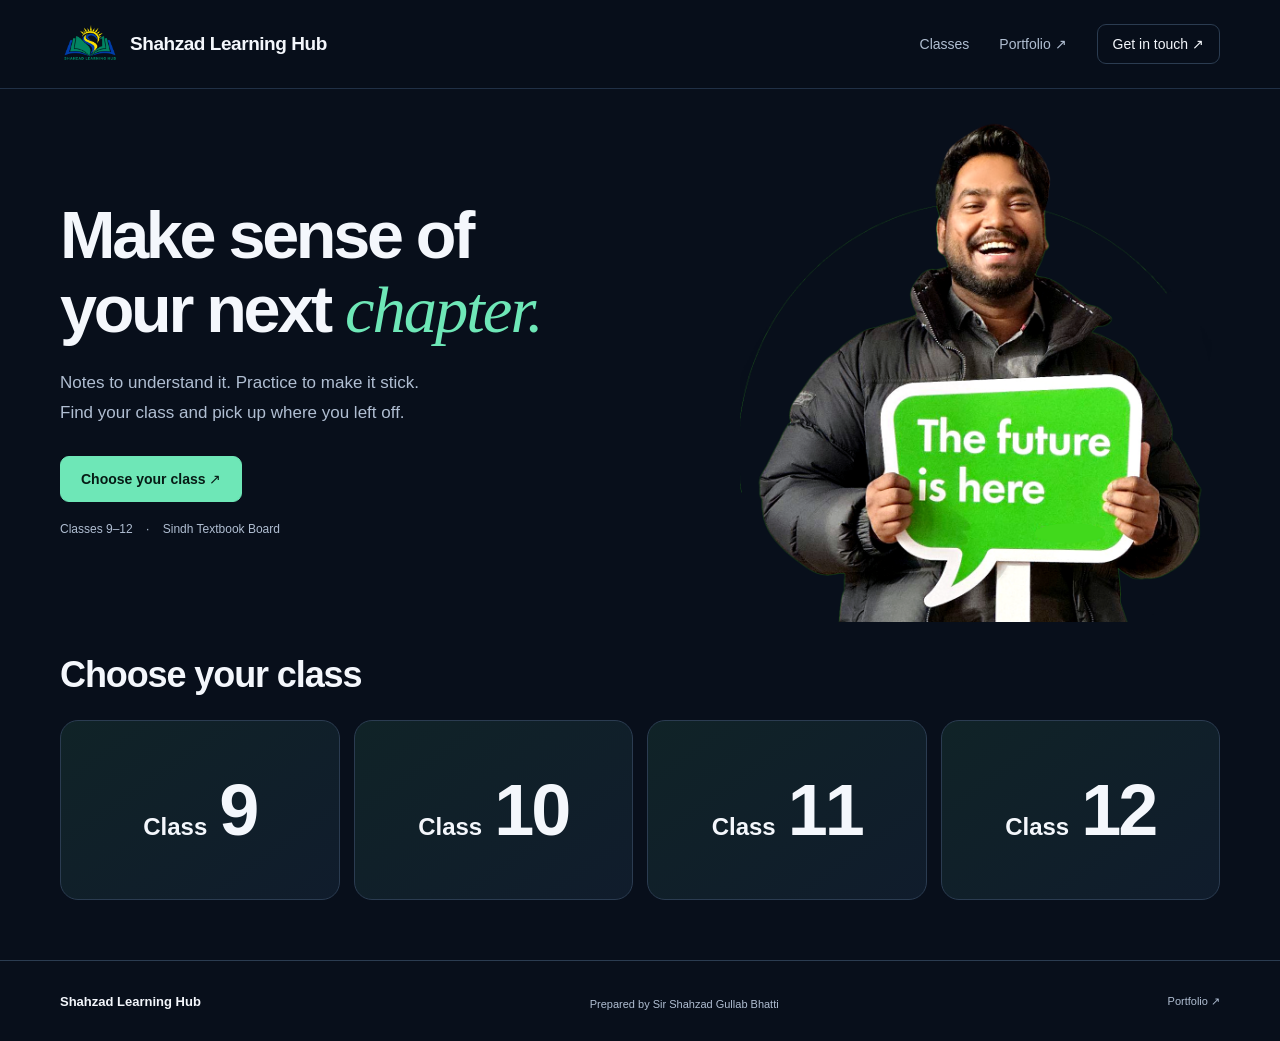
==== commit e327a19c: "Simplify homepage class cards and emphasize class numbers" ====
--- a/site/index.html
+++ b/site/index.html
@@ -1 +1 @@
-<!doctype html><html lang="en"><head><meta charset="utf-8"><meta name="viewport" content="width=device-width,initial-scale=1"><meta name="color-scheme" content="dark"><title>Notes and Practice | Shahzad Learning Hub</title><meta name="description" content="Notes and interactive Physics practice for Classes 9 to 12, prepared by Sir Shahzad Gullab Bhatti."><link rel="icon" href="assets/new-logo.png"><link rel="stylesheet" href="styles.css"></head><body><header class="site-header"><div class="container header-inner"><a href="index.html" class="brand" aria-label="Shahzad Learning Hub home"><img src="assets/new-logo.png" alt="Shahzad Learning Hub" width="140" height="80"><span class="brand-title">Shahzad Learning Hub</span></a><nav aria-label="Main navigation"><a href="index.html#classes">Classes</a><a href="portfolio.html">Portfolio ↗</a><a class="nav-contact" href="mailto:shahzadgullabbhatti@gmail.com">Get in touch ↗</a></nav></div></header><a href="#classes" class="skip-link">Skip to classes</a><main><section class="hero container" aria-labelledby="home-title"><div class="hero-copy"><h1 id="home-title">Make sense of<br>your next <em>chapter.</em></h1><p class="hero-intro">Notes to understand it. Practice to make it stick.<br>Find your class and pick up where you left off.</p><a class="button primary" href="#classes">Choose your class ↗</a><p class="hero-caption">Classes 9–12 <span>·</span> Sindh Textbook Board</p></div><aside class="teacher-preview"><a class="teacher-picture-link" href="portfolio.html" aria-label="About your teacher"><div class="portrait-frame"><img src="assets/shahzad-header.png" alt="Shahzad holding a sign saying The future is here" width="1350" height="1350" fetchpriority="high"></div><span class="picture-tooltip">About your teacher ↗</span></a></aside></section><section id="classes" class="container class-section" aria-labelledby="classes-title"><div class="section-heading"><h2 id="classes-title">Choose your class</h2></div><div class="class-grid"><a class="class-card" href="class.html?class=9"><span class="class-card-top">SECONDARY <span aria-hidden="true">↗</span></span><strong>Class <span>09</span></strong><span class="class-card-bottom">Kinematics<small>Notes · Cards · MCQs</small></span></a><a class="class-card" href="class.html?class=10"><span class="class-card-top">SECONDARY <span aria-hidden="true">↗</span></span><strong>Class <span>10</span></strong><span class="class-card-bottom">Sound<small>Notes · Cards · MCQs</small></span></a><a class="class-card" href="class.html?class=11"><span class="class-card-top">HIGHER SECONDARY <span aria-hidden="true">↗</span></span><strong>Class <span>11</span></strong><span class="class-card-bottom">Kinematics<small>Notes · Cards · MCQs</small></span></a><a class="class-card" href="class.html?class=12"><span class="class-card-top">HIGHER SECONDARY <span aria-hidden="true">↗</span></span><strong>Class <span>12</span></strong><span class="class-card-bottom">Thermodynamics<small>Notes · Cards · MCQs</small></span></a></div></section></main><footer class="site-footer"><div class="container footer-inner"><strong>Shahzad Learning Hub</strong><p>Prepared by Sir Shahzad Gullab Bhatti</p><a href="portfolio.html">Portfolio ↗</a></div></footer></body></html>+<!doctype html><html lang="en"><head><meta charset="utf-8"><meta name="viewport" content="width=device-width,initial-scale=1"><meta name="color-scheme" content="dark"><title>Notes and Practice | Shahzad Learning Hub</title><meta name="description" content="Notes and interactive Physics practice for Classes 9 to 12, prepared by Sir Shahzad Gullab Bhatti."><link rel="icon" href="assets/new-logo.png"><link rel="stylesheet" href="styles.css"></head><body><header class="site-header"><div class="container header-inner"><a href="index.html" class="brand" aria-label="Shahzad Learning Hub home"><img src="assets/new-logo.png" alt="Shahzad Learning Hub" width="140" height="80"><span class="brand-title">Shahzad Learning Hub</span></a><nav aria-label="Main navigation"><a href="index.html#classes">Classes</a><a href="portfolio.html">Portfolio ↗</a><a class="nav-contact" href="mailto:shahzadgullabbhatti@gmail.com">Get in touch ↗</a></nav></div></header><a href="#classes" class="skip-link">Skip to classes</a><main><section class="hero container" aria-labelledby="home-title"><div class="hero-copy"><h1 id="home-title">Make sense of<br>your next <em>chapter.</em></h1><p class="hero-intro">Notes to understand it. Practice to make it stick.<br>Find your class and pick up where you left off.</p><a class="button primary" href="#classes">Choose your class ↗</a><p class="hero-caption">Classes 9–12 <span>·</span> Sindh Textbook Board</p></div><aside class="teacher-preview"><a class="teacher-picture-link" href="portfolio.html" aria-label="About your teacher"><div class="portrait-frame"><img src="assets/shahzad-header.png" alt="Shahzad holding a sign saying The future is here" width="1350" height="1350" fetchpriority="high"></div><span class="picture-tooltip">About your teacher ↗</span></a></aside></section><section id="classes" class="container class-section" aria-labelledby="classes-title"><div class="section-heading"><h2 id="classes-title">Choose your class</h2></div><div class="class-grid"><a class="class-card" href="class.html?class=9"><strong>Class <span>9</span></strong></a><a class="class-card" href="class.html?class=10"><strong>Class <span>10</span></strong></a><a class="class-card" href="class.html?class=11"><strong>Class <span>11</span></strong></a><a class="class-card" href="class.html?class=12"><strong>Class <span>12</span></strong></a></div></section></main><footer class="site-footer"><div class="container footer-inner"><strong>Shahzad Learning Hub</strong><p>Prepared by Sir Shahzad Gullab Bhatti</p><a href="portfolio.html">Portfolio ↗</a></div></footer></body></html>
--- a/site/styles.css
+++ b/site/styles.css
@@ -21,3 +21,6 @@
 /* Personal logo with readable hub name and standalone learning modes. */
 .brand{gap:10px}.brand img{width:60px;height:60px}.brand .brand-title{display:block;font-size:19px;font-weight:650;letter-spacing:-.45px;line-height:1.25;max-width:210px}.study-page{width:min(850px,calc(100% - 40px));margin:35px auto 65px}.study-page h1{font-size:38px;letter-spacing:-1px;margin-bottom:12px}.study-settings{display:flex;align-items:end;justify-content:space-between;gap:20px;margin-block:25px}.study-settings>div{flex:1}.study-settings label{display:block;font-size:13px;color:var(--muted);margin-bottom:8px}.study-settings .study-shuffle{display:flex;align-items:center;gap:8px;min-height:49px;margin:0}.study-shuffle input{width:17px;min-height:17px;padding:0}.study-page progress{display:block;width:100%;height:5px;accent-color:var(--mint);margin:15px 0 22px}.study-flip{width:100%;border:0;padding:0;background:transparent;perspective:1200px;text-align:center;display:block}.study-flip-inner{position:relative;display:block;min-height:440px;transform-style:preserve-3d;transition:transform .45s}.study-flip.is-flipped .study-flip-inner{transform:rotateY(180deg)}.study-face{position:absolute;inset:0;backface-visibility:hidden;-webkit-backface-visibility:hidden;border:1px solid var(--border);border-radius:18px;background:var(--surface);padding:30px;display:flex;flex-direction:column;align-items:center;justify-content:center;gap:24px;overflow:auto}.study-front .study-card-prompt{font-size:clamp(22px,3vw,29px);line-height:1.5;font-weight:600}.study-face small{color:var(--muted);font-size:12px}.study-back{transform:rotateY(180deg);justify-content:flex-start;padding-top:35px;background:#102821}.study-back strong{font-size:24px;line-height:1.45;color:var(--mint)}.study-back>span{font-size:17px;line-height:1.8;color:var(--text)}.study-controls{display:flex;justify-content:space-between;gap:15px;margin-top:24px}.study-mcq{padding:26px;background:var(--surface);border:1px solid var(--border);border-radius:18px}.study-mcq h2{font-size:25px;line-height:1.5;letter-spacing:-.4px;margin-bottom:22px}.study-options{display:grid;grid-template-columns:1fr 1fr;gap:12px}.study-option{display:flex;align-items:center;gap:12px;padding:16px;border:1px solid var(--border);border-radius:10px;background:var(--raised);text-align:left;font-size:16px;line-height:1.5;color:var(--text)}.study-option>span{color:var(--mint);font-weight:600}.study-option:hover:not(:disabled){border-color:var(--mint)}.study-option:disabled{opacity:1}.study-option.right-answer{border-color:var(--mint);background:#163c30}.study-option.wrong-answer{border-color:#fda4af;background:#3c1d2b}.study-feedback{padding:23px;border-radius:14px;border:1px solid var(--border);margin-top:18px;line-height:1.7;background:var(--surface)}.study-feedback p:last-child{margin-bottom:0}.study-feedback.correct>strong{color:var(--mint)}.study-feedback.incorrect>strong{color:#fda4af}.study-feedback.correct.animate{animation:study-pop .3s ease-out}.study-feedback.incorrect.animate{animation:study-shake .3s ease-out}@keyframes study-pop{from{transform:scale(.96);opacity:.6}to{transform:scale(1);opacity:1}}@keyframes study-shake{25%{transform:translateX(-5px)}75%{transform:translateX(5px)}}
 @media(max-width:720px){.brand{gap:8px}.brand img{width:40px;height:44px}.brand .brand-title{font-size:13px;max-width:100px}.study-page{width:calc(100% - 36px);margin-top:25px}.study-page h1{font-size:30px}.study-settings{gap:12px}.study-mcq{padding:20px}.study-mcq h2{font-size:21px}.study-options{grid-template-columns:1fr}.study-option{font-size:15px;padding:14px}.study-face{padding:23px}.study-back strong{font-size:21px}.study-back>span{font-size:16px}.study-flip-inner{min-height:460px}.study-page .reader-footer{font-size:11px}}
+
+/* Homepage class choices: names only; chapter details live inside each class. */
+.class-grid>.class-card{min-height:180px;display:flex;align-items:center;justify-content:center;padding:24px}.class-grid>.class-card>strong{font-size:24px;font-weight:600;gap:12px}.class-grid>.class-card>strong>span{font-size:72px;font-weight:800;letter-spacing:-3px;line-height:1.1}@media(max-width:720px){.class-grid>.class-card{min-height:156px;padding:18px}.class-grid>.class-card>strong{font-size:21px;gap:9px}.class-grid>.class-card>strong>span{font-size:62px}}@media(max-width:360px){.class-grid>.class-card>strong{font-size:18px}.class-grid>.class-card>strong>span{font-size:52px}}
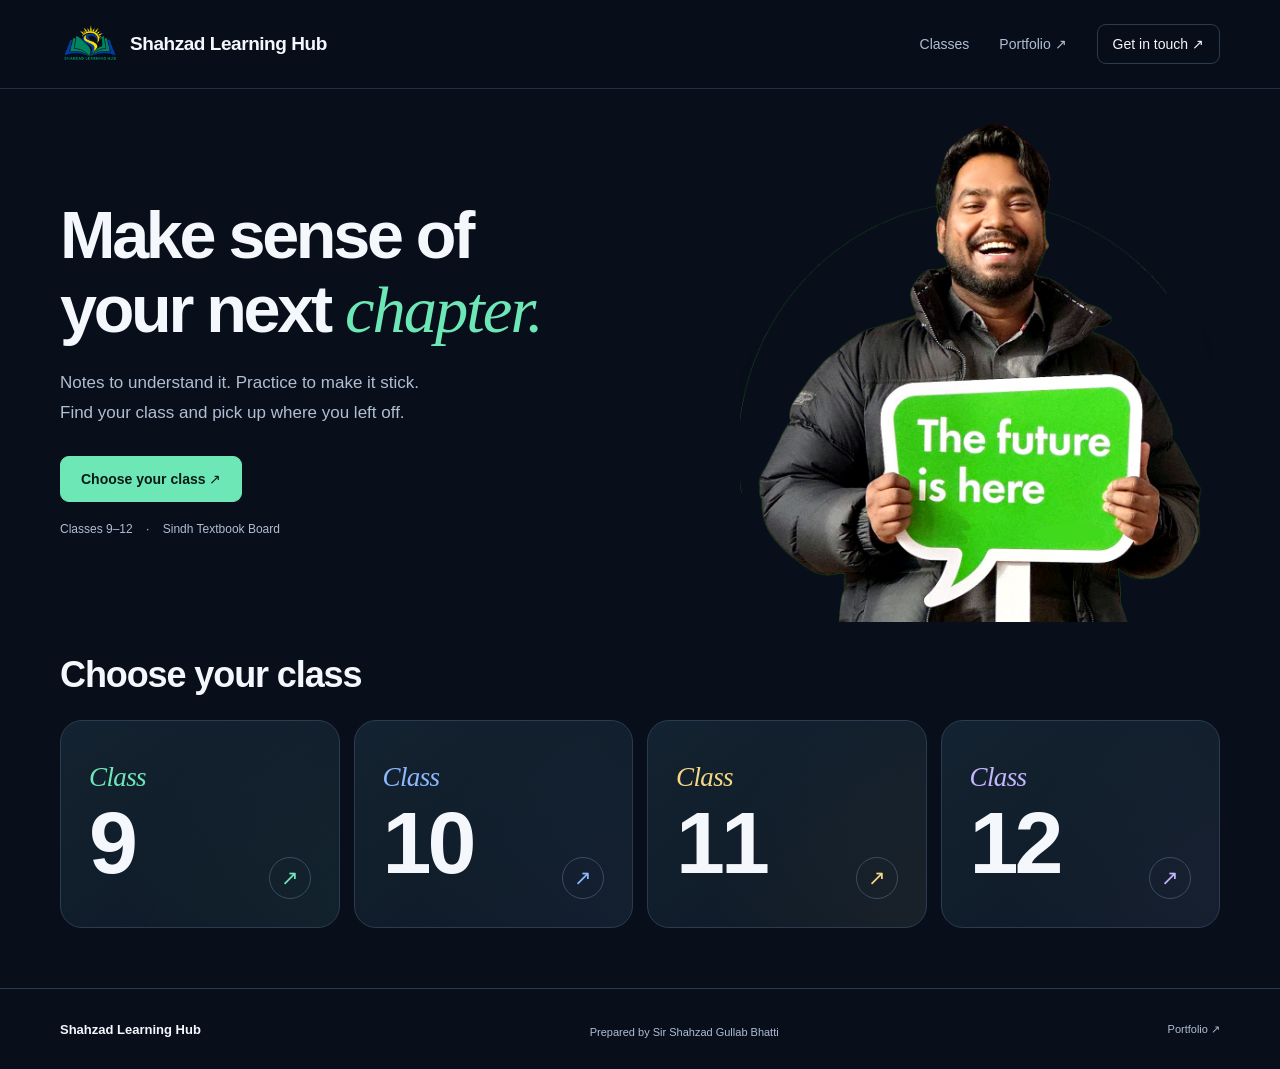
==== commit d13b1ab5: "Redesign class cards with hero typography and animated hover" ====
--- a/site/index.html
+++ b/site/index.html
@@ -1 +1 @@
-<!doctype html><html lang="en"><head><meta charset="utf-8"><meta name="viewport" content="width=device-width,initial-scale=1"><meta name="color-scheme" content="dark"><title>Notes and Practice | Shahzad Learning Hub</title><meta name="description" content="Notes and interactive Physics practice for Classes 9 to 12, prepared by Sir Shahzad Gullab Bhatti."><link rel="icon" href="assets/new-logo.png"><link rel="stylesheet" href="styles.css"></head><body><header class="site-header"><div class="container header-inner"><a href="index.html" class="brand" aria-label="Shahzad Learning Hub home"><img src="assets/new-logo.png" alt="Shahzad Learning Hub" width="140" height="80"><span class="brand-title">Shahzad Learning Hub</span></a><nav aria-label="Main navigation"><a href="index.html#classes">Classes</a><a href="portfolio.html">Portfolio ↗</a><a class="nav-contact" href="mailto:shahzadgullabbhatti@gmail.com">Get in touch ↗</a></nav></div></header><a href="#classes" class="skip-link">Skip to classes</a><main><section class="hero container" aria-labelledby="home-title"><div class="hero-copy"><h1 id="home-title">Make sense of<br>your next <em>chapter.</em></h1><p class="hero-intro">Notes to understand it. Practice to make it stick.<br>Find your class and pick up where you left off.</p><a class="button primary" href="#classes">Choose your class ↗</a><p class="hero-caption">Classes 9–12 <span>·</span> Sindh Textbook Board</p></div><aside class="teacher-preview"><a class="teacher-picture-link" href="portfolio.html" aria-label="About your teacher"><div class="portrait-frame"><img src="assets/shahzad-header.png" alt="Shahzad holding a sign saying The future is here" width="1350" height="1350" fetchpriority="high"></div><span class="picture-tooltip">About your teacher ↗</span></a></aside></section><section id="classes" class="container class-section" aria-labelledby="classes-title"><div class="section-heading"><h2 id="classes-title">Choose your class</h2></div><div class="class-grid"><a class="class-card" href="class.html?class=9"><strong>Class <span>9</span></strong></a><a class="class-card" href="class.html?class=10"><strong>Class <span>10</span></strong></a><a class="class-card" href="class.html?class=11"><strong>Class <span>11</span></strong></a><a class="class-card" href="class.html?class=12"><strong>Class <span>12</span></strong></a></div></section></main><footer class="site-footer"><div class="container footer-inner"><strong>Shahzad Learning Hub</strong><p>Prepared by Sir Shahzad Gullab Bhatti</p><a href="portfolio.html">Portfolio ↗</a></div></footer></body></html>+<!doctype html><html lang="en"><head><meta charset="utf-8"><meta name="viewport" content="width=device-width,initial-scale=1"><meta name="color-scheme" content="dark"><title>Notes and Practice | Shahzad Learning Hub</title><meta name="description" content="Notes and interactive Physics practice for Classes 9 to 12, prepared by Sir Shahzad Gullab Bhatti."><link rel="icon" href="assets/new-logo.png"><link rel="stylesheet" href="styles.css"></head><body><header class="site-header"><div class="container header-inner"><a href="index.html" class="brand" aria-label="Shahzad Learning Hub home"><img src="assets/new-logo.png" alt="Shahzad Learning Hub" width="140" height="80"><span class="brand-title">Shahzad Learning Hub</span></a><nav aria-label="Main navigation"><a href="index.html#classes">Classes</a><a href="portfolio.html">Portfolio ↗</a><a class="nav-contact" href="mailto:shahzadgullabbhatti@gmail.com">Get in touch ↗</a></nav></div></header><a href="#classes" class="skip-link">Skip to classes</a><main><section class="hero container" aria-labelledby="home-title"><div class="hero-copy"><h1 id="home-title">Make sense of<br>your next <em>chapter.</em></h1><p class="hero-intro">Notes to understand it. Practice to make it stick.<br>Find your class and pick up where you left off.</p><a class="button primary" href="#classes">Choose your class ↗</a><p class="hero-caption">Classes 9–12 <span>·</span> Sindh Textbook Board</p></div><aside class="teacher-preview"><a class="teacher-picture-link" href="portfolio.html" aria-label="About your teacher"><div class="portrait-frame"><img src="assets/shahzad-header.png" alt="Shahzad holding a sign saying The future is here" width="1350" height="1350" fetchpriority="high"></div><span class="picture-tooltip">About your teacher ↗</span></a></aside></section><section id="classes" class="container class-section" aria-labelledby="classes-title"><div class="section-heading"><h2 id="classes-title">Choose your class</h2></div><div class="class-grid"><a class="class-card" href="class.html?class=9"><strong><em>Class</em><span>9</span></strong><span class="class-open" aria-hidden="true">↗</span></a><a class="class-card" href="class.html?class=10"><strong><em>Class</em><span>10</span></strong><span class="class-open" aria-hidden="true">↗</span></a><a class="class-card" href="class.html?class=11"><strong><em>Class</em><span>11</span></strong><span class="class-open" aria-hidden="true">↗</span></a><a class="class-card" href="class.html?class=12"><strong><em>Class</em><span>12</span></strong><span class="class-open" aria-hidden="true">↗</span></a></div></section></main><footer class="site-footer"><div class="container footer-inner"><strong>Shahzad Learning Hub</strong><p>Prepared by Sir Shahzad Gullab Bhatti</p><a href="portfolio.html">Portfolio ↗</a></div></footer></body></html>
--- a/site/styles.css
+++ b/site/styles.css
@@ -22,5 +22,18 @@
 .brand{gap:10px}.brand img{width:60px;height:60px}.brand .brand-title{display:block;font-size:19px;font-weight:650;letter-spacing:-.45px;line-height:1.25;max-width:210px}.study-page{width:min(850px,calc(100% - 40px));margin:35px auto 65px}.study-page h1{font-size:38px;letter-spacing:-1px;margin-bottom:12px}.study-settings{display:flex;align-items:end;justify-content:space-between;gap:20px;margin-block:25px}.study-settings>div{flex:1}.study-settings label{display:block;font-size:13px;color:var(--muted);margin-bottom:8px}.study-settings .study-shuffle{display:flex;align-items:center;gap:8px;min-height:49px;margin:0}.study-shuffle input{width:17px;min-height:17px;padding:0}.study-page progress{display:block;width:100%;height:5px;accent-color:var(--mint);margin:15px 0 22px}.study-flip{width:100%;border:0;padding:0;background:transparent;perspective:1200px;text-align:center;display:block}.study-flip-inner{position:relative;display:block;min-height:440px;transform-style:preserve-3d;transition:transform .45s}.study-flip.is-flipped .study-flip-inner{transform:rotateY(180deg)}.study-face{position:absolute;inset:0;backface-visibility:hidden;-webkit-backface-visibility:hidden;border:1px solid var(--border);border-radius:18px;background:var(--surface);padding:30px;display:flex;flex-direction:column;align-items:center;justify-content:center;gap:24px;overflow:auto}.study-front .study-card-prompt{font-size:clamp(22px,3vw,29px);line-height:1.5;font-weight:600}.study-face small{color:var(--muted);font-size:12px}.study-back{transform:rotateY(180deg);justify-content:flex-start;padding-top:35px;background:#102821}.study-back strong{font-size:24px;line-height:1.45;color:var(--mint)}.study-back>span{font-size:17px;line-height:1.8;color:var(--text)}.study-controls{display:flex;justify-content:space-between;gap:15px;margin-top:24px}.study-mcq{padding:26px;background:var(--surface);border:1px solid var(--border);border-radius:18px}.study-mcq h2{font-size:25px;line-height:1.5;letter-spacing:-.4px;margin-bottom:22px}.study-options{display:grid;grid-template-columns:1fr 1fr;gap:12px}.study-option{display:flex;align-items:center;gap:12px;padding:16px;border:1px solid var(--border);border-radius:10px;background:var(--raised);text-align:left;font-size:16px;line-height:1.5;color:var(--text)}.study-option>span{color:var(--mint);font-weight:600}.study-option:hover:not(:disabled){border-color:var(--mint)}.study-option:disabled{opacity:1}.study-option.right-answer{border-color:var(--mint);background:#163c30}.study-option.wrong-answer{border-color:#fda4af;background:#3c1d2b}.study-feedback{padding:23px;border-radius:14px;border:1px solid var(--border);margin-top:18px;line-height:1.7;background:var(--surface)}.study-feedback p:last-child{margin-bottom:0}.study-feedback.correct>strong{color:var(--mint)}.study-feedback.incorrect>strong{color:#fda4af}.study-feedback.correct.animate{animation:study-pop .3s ease-out}.study-feedback.incorrect.animate{animation:study-shake .3s ease-out}@keyframes study-pop{from{transform:scale(.96);opacity:.6}to{transform:scale(1);opacity:1}}@keyframes study-shake{25%{transform:translateX(-5px)}75%{transform:translateX(5px)}}
 @media(max-width:720px){.brand{gap:8px}.brand img{width:40px;height:44px}.brand .brand-title{font-size:13px;max-width:100px}.study-page{width:calc(100% - 36px);margin-top:25px}.study-page h1{font-size:30px}.study-settings{gap:12px}.study-mcq{padding:20px}.study-mcq h2{font-size:21px}.study-options{grid-template-columns:1fr}.study-option{font-size:15px;padding:14px}.study-face{padding:23px}.study-back strong{font-size:21px}.study-back>span{font-size:16px}.study-flip-inner{min-height:460px}.study-page .reader-footer{font-size:11px}}
 
-/* Homepage class choices: names only; chapter details live inside each class. */
-.class-grid>.class-card{min-height:180px;display:flex;align-items:center;justify-content:center;padding:24px}.class-grid>.class-card>strong{font-size:24px;font-weight:600;gap:12px}.class-grid>.class-card>strong>span{font-size:72px;font-weight:800;letter-spacing:-3px;line-height:1.1}@media(max-width:720px){.class-grid>.class-card{min-height:156px;padding:18px}.class-grid>.class-card>strong{font-size:21px;gap:9px}.class-grid>.class-card>strong>span{font-size:62px}}@media(max-width:360px){.class-grid>.class-card>strong{font-size:18px}.class-grid>.class-card>strong>span{font-size:52px}}
+/* Homepage class choices use the hero's sans-serif / Georgia pairing. */
+.class-grid>.class-card{--accent:#6ee7b7;position:relative;isolation:isolate;overflow:hidden;min-height:208px;display:flex;align-items:center;justify-content:space-between;padding:28px;border-radius:22px;background:linear-gradient(145deg,#142331,#0d1724);border:1px solid #2b3c51;color:var(--text);transition:transform .32s cubic-bezier(.2,.7,.2,1),border-color .32s,box-shadow .32s}
+.class-grid>.class-card:nth-child(2){--accent:#8cb8ff}.class-grid>.class-card:nth-child(3){--accent:#f5d782}.class-grid>.class-card:nth-child(4){--accent:#c4b5fd}
+.class-grid>.class-card:before{content:"";position:absolute;z-index:-1;inset:-40%;background:radial-gradient(circle at 85% 75%,color-mix(in srgb,var(--accent) 18%,transparent),transparent 53%);opacity:.35;transform:translate(14px,14px);transition:opacity .35s,transform .45s}
+.class-grid>.class-card>strong{display:flex;flex-direction:column;align-items:flex-start;gap:6px;font-family:inherit;font-weight:800}
+.class-grid>.class-card>strong>em{font-family:Georgia,serif;font-size:27px;font-weight:400;line-height:1.2;color:var(--accent);letter-spacing:-.6px}
+.class-grid>.class-card>strong>span{font-size:88px;font-weight:800;letter-spacing:-4px;line-height:1;transition:transform .32s cubic-bezier(.2,.7,.2,1)}
+.class-open{width:42px;height:42px;flex-shrink:0;display:grid;place-items:center;align-self:flex-end;border:1px solid #3b4b60;border-radius:50%;font-size:21px;color:var(--accent);transition:background .3s,color .3s,transform .3s,border-color .3s}
+.class-grid>.class-card:focus-visible{transform:translateY(-7px);border-color:var(--accent);box-shadow:0 16px 30px #0005}
+.class-grid>.class-card:focus-visible:before{opacity:1;transform:translate(0,0)}
+@media(hover:hover){.class-grid>.class-card:hover{transform:translateY(-7px);border-color:var(--accent);box-shadow:0 16px 30px #0005}.class-grid>.class-card:hover:before{opacity:1;transform:translate(0,0)}.class-grid>.class-card:hover>strong>span{transform:translateX(5px)}.class-grid>.class-card:hover .class-open{background:var(--accent);border-color:var(--accent);color:#080f1b;transform:translate(2px,-2px)}}
+.class-grid>.class-card:active{transform:translateY(-2px) scale(.98)}
+@media(max-width:720px){.class-grid>.class-card{min-height:182px;padding:22px;border-radius:18px}.class-grid>.class-card>strong>span{font-size:76px}.class-grid>.class-card>strong>em{font-size:24px}.class-open{width:34px;height:34px;font-size:18px}}
+@media(max-width:360px){.class-grid>.class-card{padding:18px;min-height:165px}.class-grid>.class-card>strong>span{font-size:66px}.class-open{width:29px;height:29px}}
+@media(prefers-reduced-motion:reduce){.class-grid>.class-card,.class-grid>.class-card:before,.class-grid>.class-card>strong>span,.class-open{transition:none!important;transform:none!important}}
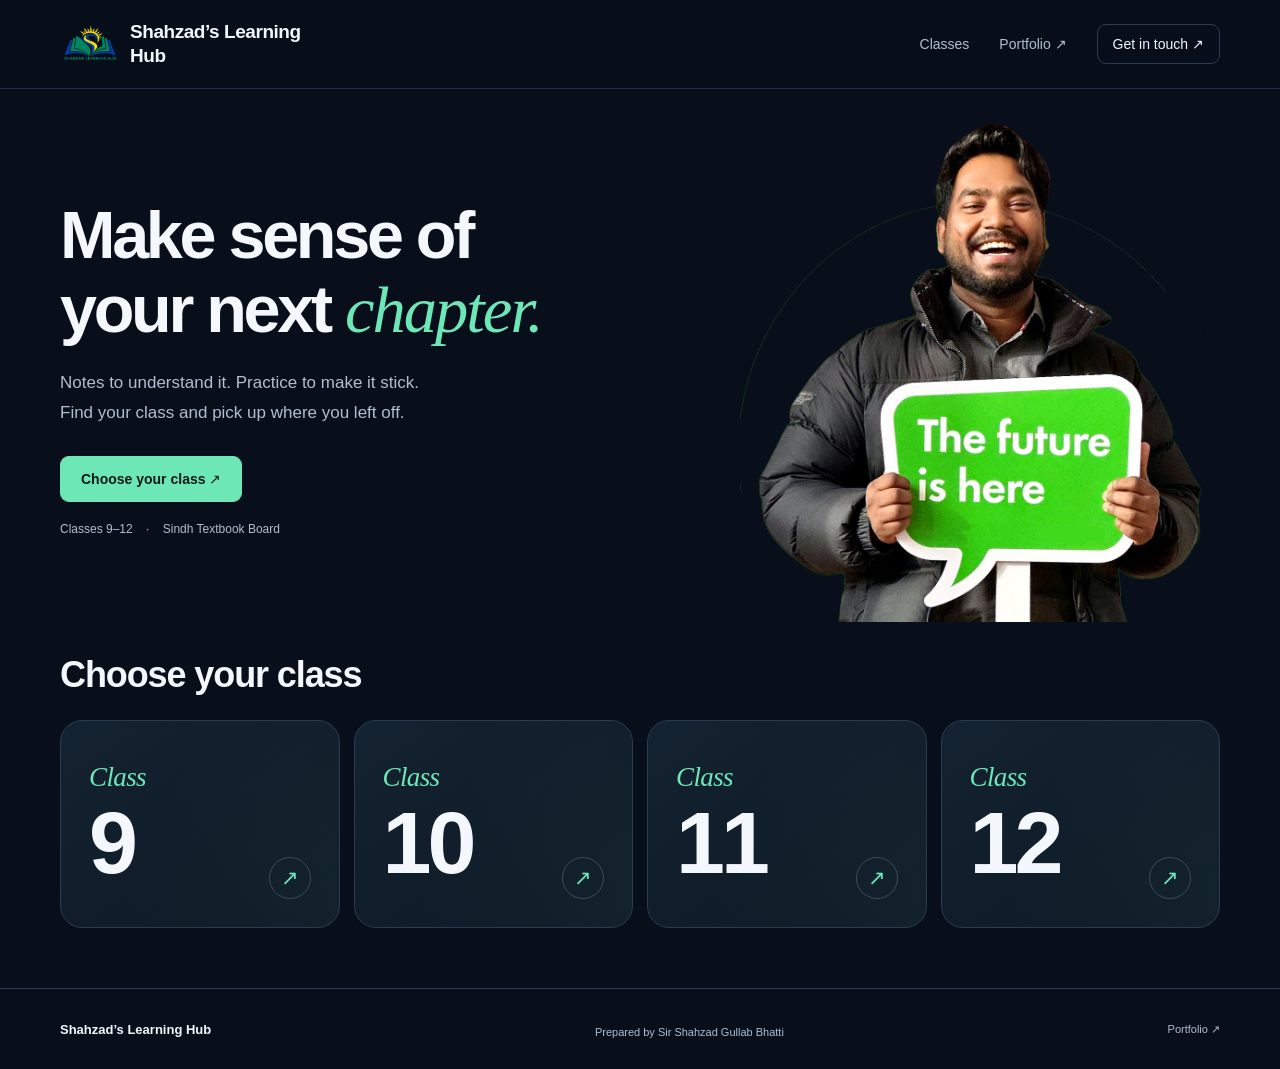
==== commit eba10491: "Fix chapter layout and add coordinated animated study cards" ====
--- a/site/index.html
+++ b/site/index.html
@@ -1 +1 @@
-<!doctype html><html lang="en"><head><meta charset="utf-8"><meta name="viewport" content="width=device-width,initial-scale=1"><meta name="color-scheme" content="dark"><title>Notes and Practice | Shahzad Learning Hub</title><meta name="description" content="Notes and interactive Physics practice for Classes 9 to 12, prepared by Sir Shahzad Gullab Bhatti."><link rel="icon" href="assets/new-logo.png"><link rel="stylesheet" href="styles.css"></head><body><header class="site-header"><div class="container header-inner"><a href="index.html" class="brand" aria-label="Shahzad Learning Hub home"><img src="assets/new-logo.png" alt="Shahzad Learning Hub" width="140" height="80"><span class="brand-title">Shahzad Learning Hub</span></a><nav aria-label="Main navigation"><a href="index.html#classes">Classes</a><a href="portfolio.html">Portfolio ↗</a><a class="nav-contact" href="mailto:shahzadgullabbhatti@gmail.com">Get in touch ↗</a></nav></div></header><a href="#classes" class="skip-link">Skip to classes</a><main><section class="hero container" aria-labelledby="home-title"><div class="hero-copy"><h1 id="home-title">Make sense of<br>your next <em>chapter.</em></h1><p class="hero-intro">Notes to understand it. Practice to make it stick.<br>Find your class and pick up where you left off.</p><a class="button primary" href="#classes">Choose your class ↗</a><p class="hero-caption">Classes 9–12 <span>·</span> Sindh Textbook Board</p></div><aside class="teacher-preview"><a class="teacher-picture-link" href="portfolio.html" aria-label="About your teacher"><div class="portrait-frame"><img src="assets/shahzad-header.png" alt="Shahzad holding a sign saying The future is here" width="1350" height="1350" fetchpriority="high"></div><span class="picture-tooltip">About your teacher ↗</span></a></aside></section><section id="classes" class="container class-section" aria-labelledby="classes-title"><div class="section-heading"><h2 id="classes-title">Choose your class</h2></div><div class="class-grid"><a class="class-card" href="class.html?class=9"><strong><em>Class</em><span>9</span></strong><span class="class-open" aria-hidden="true">↗</span></a><a class="class-card" href="class.html?class=10"><strong><em>Class</em><span>10</span></strong><span class="class-open" aria-hidden="true">↗</span></a><a class="class-card" href="class.html?class=11"><strong><em>Class</em><span>11</span></strong><span class="class-open" aria-hidden="true">↗</span></a><a class="class-card" href="class.html?class=12"><strong><em>Class</em><span>12</span></strong><span class="class-open" aria-hidden="true">↗</span></a></div></section></main><footer class="site-footer"><div class="container footer-inner"><strong>Shahzad Learning Hub</strong><p>Prepared by Sir Shahzad Gullab Bhatti</p><a href="portfolio.html">Portfolio ↗</a></div></footer></body></html>+<!doctype html><html lang="en"><head><meta charset="utf-8"><meta name="viewport" content="width=device-width,initial-scale=1"><meta name="color-scheme" content="dark"><title>Notes and Practice | Shahzad’s Learning Hub</title><meta name="description" content="Notes and interactive Physics practice for Classes 9 to 12, prepared by Sir Shahzad Gullab Bhatti."><link rel="icon" href="assets/new-logo.png"><link rel="stylesheet" href="styles.css"></head><body><header class="site-header"><div class="container header-inner"><a href="index.html" class="brand" aria-label="Shahzad’s Learning Hub home"><img src="assets/new-logo.png" alt="Shahzad’s Learning Hub" width="140" height="80"><span class="brand-title">Shahzad’s Learning Hub</span></a><nav aria-label="Main navigation"><a href="index.html#classes">Classes</a><a href="portfolio.html">Portfolio ↗</a><a class="nav-contact" href="mailto:shahzadgullabbhatti@gmail.com">Get in touch ↗</a></nav></div></header><a href="#classes" class="skip-link">Skip to classes</a><main><section class="hero container" aria-labelledby="home-title"><div class="hero-copy"><h1 id="home-title">Make sense of<br>your next <em>chapter.</em></h1><p class="hero-intro">Notes to understand it. Practice to make it stick.<br>Find your class and pick up where you left off.</p><a class="button primary" href="#classes">Choose your class ↗</a><p class="hero-caption">Classes 9–12 <span>·</span> Sindh Textbook Board</p></div><aside class="teacher-preview"><a class="teacher-picture-link" href="portfolio.html" aria-label="About your teacher"><div class="portrait-frame"><img src="assets/shahzad-header.png" alt="Shahzad holding a sign saying The future is here" width="1350" height="1350" fetchpriority="high"></div><span class="picture-tooltip">About your teacher ↗</span></a></aside></section><section id="classes" class="container class-section" aria-labelledby="classes-title"><div class="section-heading"><h2 id="classes-title">Choose your class</h2></div><div class="class-grid"><a class="class-card" href="class.html?class=9"><strong><em>Class</em><span>9</span></strong><span class="class-open" aria-hidden="true">↗</span></a><a class="class-card" href="class.html?class=10"><strong><em>Class</em><span>10</span></strong><span class="class-open" aria-hidden="true">↗</span></a><a class="class-card" href="class.html?class=11"><strong><em>Class</em><span>11</span></strong><span class="class-open" aria-hidden="true">↗</span></a><a class="class-card" href="class.html?class=12"><strong><em>Class</em><span>12</span></strong><span class="class-open" aria-hidden="true">↗</span></a></div></section></main><footer class="site-footer"><div class="container footer-inner"><strong>Shahzad’s Learning Hub</strong><p>Prepared by Sir Shahzad Gullab Bhatti</p><a href="portfolio.html">Portfolio ↗</a></div></footer></body></html>
--- a/site/styles.css
+++ b/site/styles.css
@@ -23,17 +23,37 @@
 @media(max-width:720px){.brand{gap:8px}.brand img{width:40px;height:44px}.brand .brand-title{font-size:13px;max-width:100px}.study-page{width:calc(100% - 36px);margin-top:25px}.study-page h1{font-size:30px}.study-settings{gap:12px}.study-mcq{padding:20px}.study-mcq h2{font-size:21px}.study-options{grid-template-columns:1fr}.study-option{font-size:15px;padding:14px}.study-face{padding:23px}.study-back strong{font-size:21px}.study-back>span{font-size:16px}.study-flip-inner{min-height:460px}.study-page .reader-footer{font-size:11px}}
 
 /* Homepage class choices use the hero's sans-serif / Georgia pairing. */
-.class-grid>.class-card{--accent:#6ee7b7;position:relative;isolation:isolate;overflow:hidden;min-height:208px;display:flex;align-items:center;justify-content:space-between;padding:28px;border-radius:22px;background:linear-gradient(145deg,#142331,#0d1724);border:1px solid #2b3c51;color:var(--text);transition:transform .32s cubic-bezier(.2,.7,.2,1),border-color .32s,box-shadow .32s}
-.class-grid>.class-card:nth-child(2){--accent:#8cb8ff}.class-grid>.class-card:nth-child(3){--accent:#f5d782}.class-grid>.class-card:nth-child(4){--accent:#c4b5fd}
-.class-grid>.class-card:before{content:"";position:absolute;z-index:-1;inset:-40%;background:radial-gradient(circle at 85% 75%,color-mix(in srgb,var(--accent) 18%,transparent),transparent 53%);opacity:.35;transform:translate(14px,14px);transition:opacity .35s,transform .45s}
-.class-grid>.class-card>strong{display:flex;flex-direction:column;align-items:flex-start;gap:6px;font-family:inherit;font-weight:800}
-.class-grid>.class-card>strong>em{font-family:Georgia,serif;font-size:27px;font-weight:400;line-height:1.2;color:var(--accent);letter-spacing:-.6px}
-.class-grid>.class-card>strong>span{font-size:88px;font-weight:800;letter-spacing:-4px;line-height:1;transition:transform .32s cubic-bezier(.2,.7,.2,1)}
+#classes .class-grid>.class-card{--accent:#6ee7b7;position:relative;isolation:isolate;overflow:hidden;min-height:208px;display:flex;align-items:center;justify-content:space-between;padding:28px;border-radius:22px;background:linear-gradient(145deg,#142331,#0d1724);border:1px solid #2b3c51;color:var(--text);transition:transform .32s cubic-bezier(.2,.7,.2,1),border-color .32s,box-shadow .32s}
+
+#classes .class-grid>.class-card:before{content:"";position:absolute;z-index:-1;inset:-40%;background:radial-gradient(circle at 85% 75%,color-mix(in srgb,var(--accent) 18%,transparent),transparent 53%);opacity:.35;transform:translate(14px,14px);transition:opacity .35s,transform .45s}
+#classes .class-grid>.class-card>strong{display:flex;flex-direction:column;align-items:flex-start;gap:6px;font-family:inherit;font-weight:800}
+#classes .class-grid>.class-card>strong>em{font-family:Georgia,serif;font-size:27px;font-weight:400;line-height:1.2;color:var(--accent);letter-spacing:-.6px}
+#classes .class-grid>.class-card>strong>span{font-size:88px;font-weight:800;letter-spacing:-4px;line-height:1;transition:transform .32s cubic-bezier(.2,.7,.2,1)}
 .class-open{width:42px;height:42px;flex-shrink:0;display:grid;place-items:center;align-self:flex-end;border:1px solid #3b4b60;border-radius:50%;font-size:21px;color:var(--accent);transition:background .3s,color .3s,transform .3s,border-color .3s}
-.class-grid>.class-card:focus-visible{transform:translateY(-7px);border-color:var(--accent);box-shadow:0 16px 30px #0005}
-.class-grid>.class-card:focus-visible:before{opacity:1;transform:translate(0,0)}
-@media(hover:hover){.class-grid>.class-card:hover{transform:translateY(-7px);border-color:var(--accent);box-shadow:0 16px 30px #0005}.class-grid>.class-card:hover:before{opacity:1;transform:translate(0,0)}.class-grid>.class-card:hover>strong>span{transform:translateX(5px)}.class-grid>.class-card:hover .class-open{background:var(--accent);border-color:var(--accent);color:#080f1b;transform:translate(2px,-2px)}}
-.class-grid>.class-card:active{transform:translateY(-2px) scale(.98)}
-@media(max-width:720px){.class-grid>.class-card{min-height:182px;padding:22px;border-radius:18px}.class-grid>.class-card>strong>span{font-size:76px}.class-grid>.class-card>strong>em{font-size:24px}.class-open{width:34px;height:34px;font-size:18px}}
-@media(max-width:360px){.class-grid>.class-card{padding:18px;min-height:165px}.class-grid>.class-card>strong>span{font-size:66px}.class-open{width:29px;height:29px}}
-@media(prefers-reduced-motion:reduce){.class-grid>.class-card,.class-grid>.class-card:before,.class-grid>.class-card>strong>span,.class-open{transition:none!important;transform:none!important}}
+#classes .class-grid>.class-card:focus-visible{transform:translateY(-7px);border-color:var(--accent);box-shadow:0 16px 30px #0005}
+#classes .class-grid>.class-card:focus-visible:before{opacity:1;transform:translate(0,0)}
+@media(hover:hover){#classes .class-grid>.class-card:hover{transform:translateY(-7px);border-color:var(--accent);box-shadow:0 16px 30px #0005}#classes .class-grid>.class-card:hover:before{opacity:1;transform:translate(0,0)}#classes .class-grid>.class-card:hover>strong>span{transform:translateX(5px)}#classes .class-grid>.class-card:hover .class-open{background:var(--accent);border-color:var(--accent);color:#080f1b;transform:translate(2px,-2px)}}
+#classes .class-grid>.class-card:active{transform:translateY(-2px) scale(.98)}
+@media(max-width:720px){#classes .class-grid>.class-card{min-height:182px;padding:22px;border-radius:18px}#classes .class-grid>.class-card>strong>span{font-size:76px}#classes .class-grid>.class-card>strong>em{font-size:24px}.class-open{position:absolute;top:22px;right:18px;width:30px;height:30px;font-size:18px}}
+@media(max-width:360px){#classes .class-grid>.class-card{padding:18px;min-height:165px}#classes .class-grid>.class-card>strong>span{font-size:66px}.class-open{width:29px;height:29px}}
+@media(prefers-reduced-motion:reduce){#classes .class-grid>.class-card,#classes .class-grid>.class-card:before,#classes .class-grid>.class-card>strong>span,.class-open{transition:none!important;transform:none!important}}
+
+/* Chapter cards keep a vertical layout independent of home class cards. */
+.chapter-grid>.chapter-card{display:grid;grid-template-columns:minmax(0,1fr);gap:18px;padding:26px;min-height:240px;align-content:start;overflow:hidden}
+.chapter-grid>.chapter-card>.class-card-top{width:100%;align-items:center;font-size:11px;letter-spacing:1px}
+.chapter-grid>.chapter-card>strong{display:flex;flex-direction:row;align-items:baseline;gap:12px;font-size:17px;font-weight:500;color:var(--muted)}
+.chapter-grid>.chapter-card>strong>span{font-size:48px;font-weight:800;line-height:1;color:var(--text);letter-spacing:-2px}
+.chapter-grid>.chapter-card>.class-card-bottom{font-size:22px;line-height:1.35;font-weight:600;overflow-wrap:anywhere}
+.chapter-grid>.chapter-card>.class-card-bottom small{font-size:13px;font-weight:400;line-height:1.6;margin-top:10px}
+/* Coloured question and answer faces, with independent entrance and flip motion. */
+.study-flip{animation:study-arrive .4s ease-out;transition:transform .25s ease-out}
+.study-flip-inner{transition:transform .6s cubic-bezier(.2,.65,.2,1)}
+.study-face{border-color:color-mix(in srgb,var(--card-accent,#6ee7b7) 45%,#2b3c51);background:radial-gradient(ellipse at top left,color-mix(in srgb,var(--card-accent,#6ee7b7) 15%,transparent),transparent 70%),#101c2c;box-shadow:inset 0 3px 0 color-mix(in srgb,var(--card-accent,#6ee7b7) 70%,transparent);transition:box-shadow .3s}
+.study-front .study-card-prompt{color:var(--text)}
+.study-face small{color:var(--card-accent,#6ee7b7)}
+.study-back{background:radial-gradient(ellipse at top right,color-mix(in srgb,var(--card-accent,#6ee7b7) 23%,transparent),transparent 80%),#0e2029}
+.study-back strong{color:var(--card-accent,#6ee7b7)}
+@media(hover:hover){.study-flip:hover{transform:translateY(-4px)}.study-flip:hover .study-face{box-shadow:inset 0 3px 0 var(--card-accent,#6ee7b7),0 12px 28px #0004}}
+.study-flip:focus-visible{outline-color:var(--card-accent,#6ee7b7)}
+@keyframes study-arrive{from{opacity:0;transform:translateY(12px) scale(.985)}to{opacity:1;transform:translateY(0) scale(1)}}
+@media(prefers-reduced-motion:reduce){.study-flip,.study-flip-inner,.study-face{animation:none!important;transition:none!important}.study-flip:hover{transform:none}}
